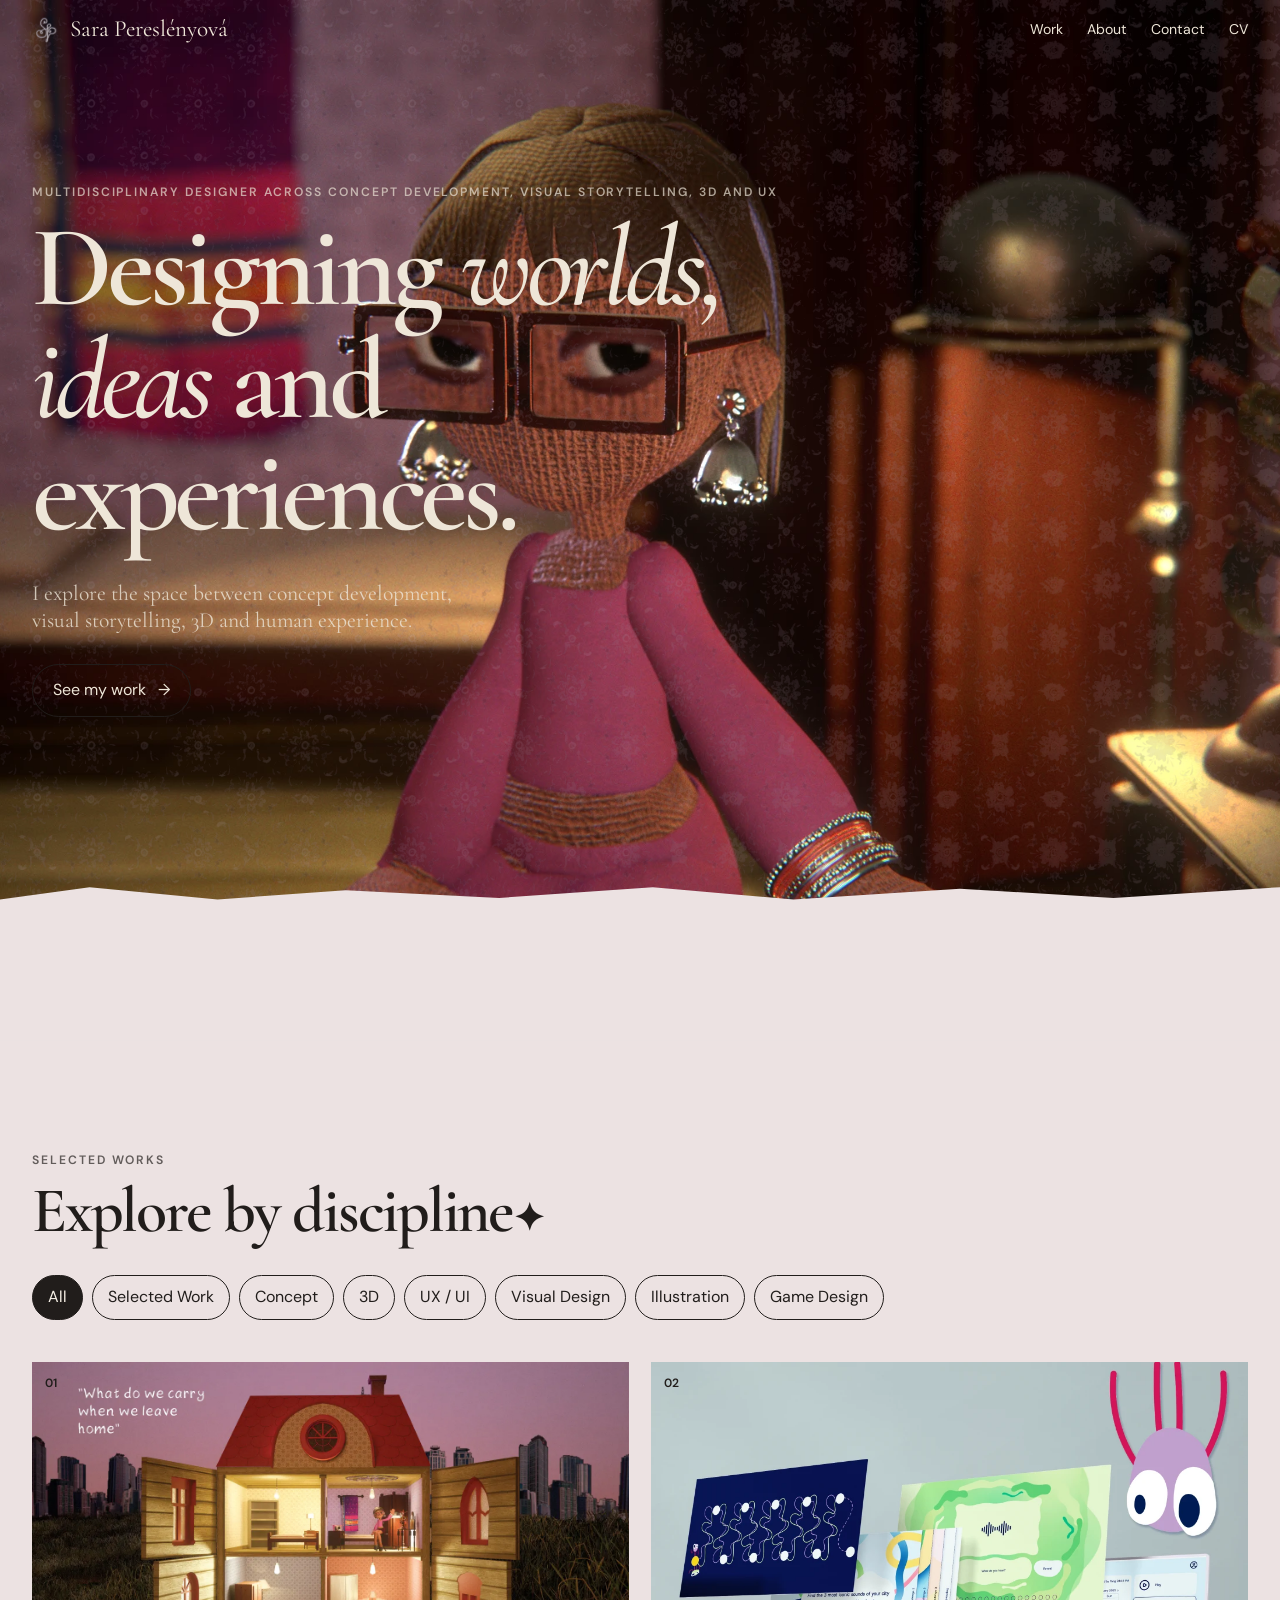
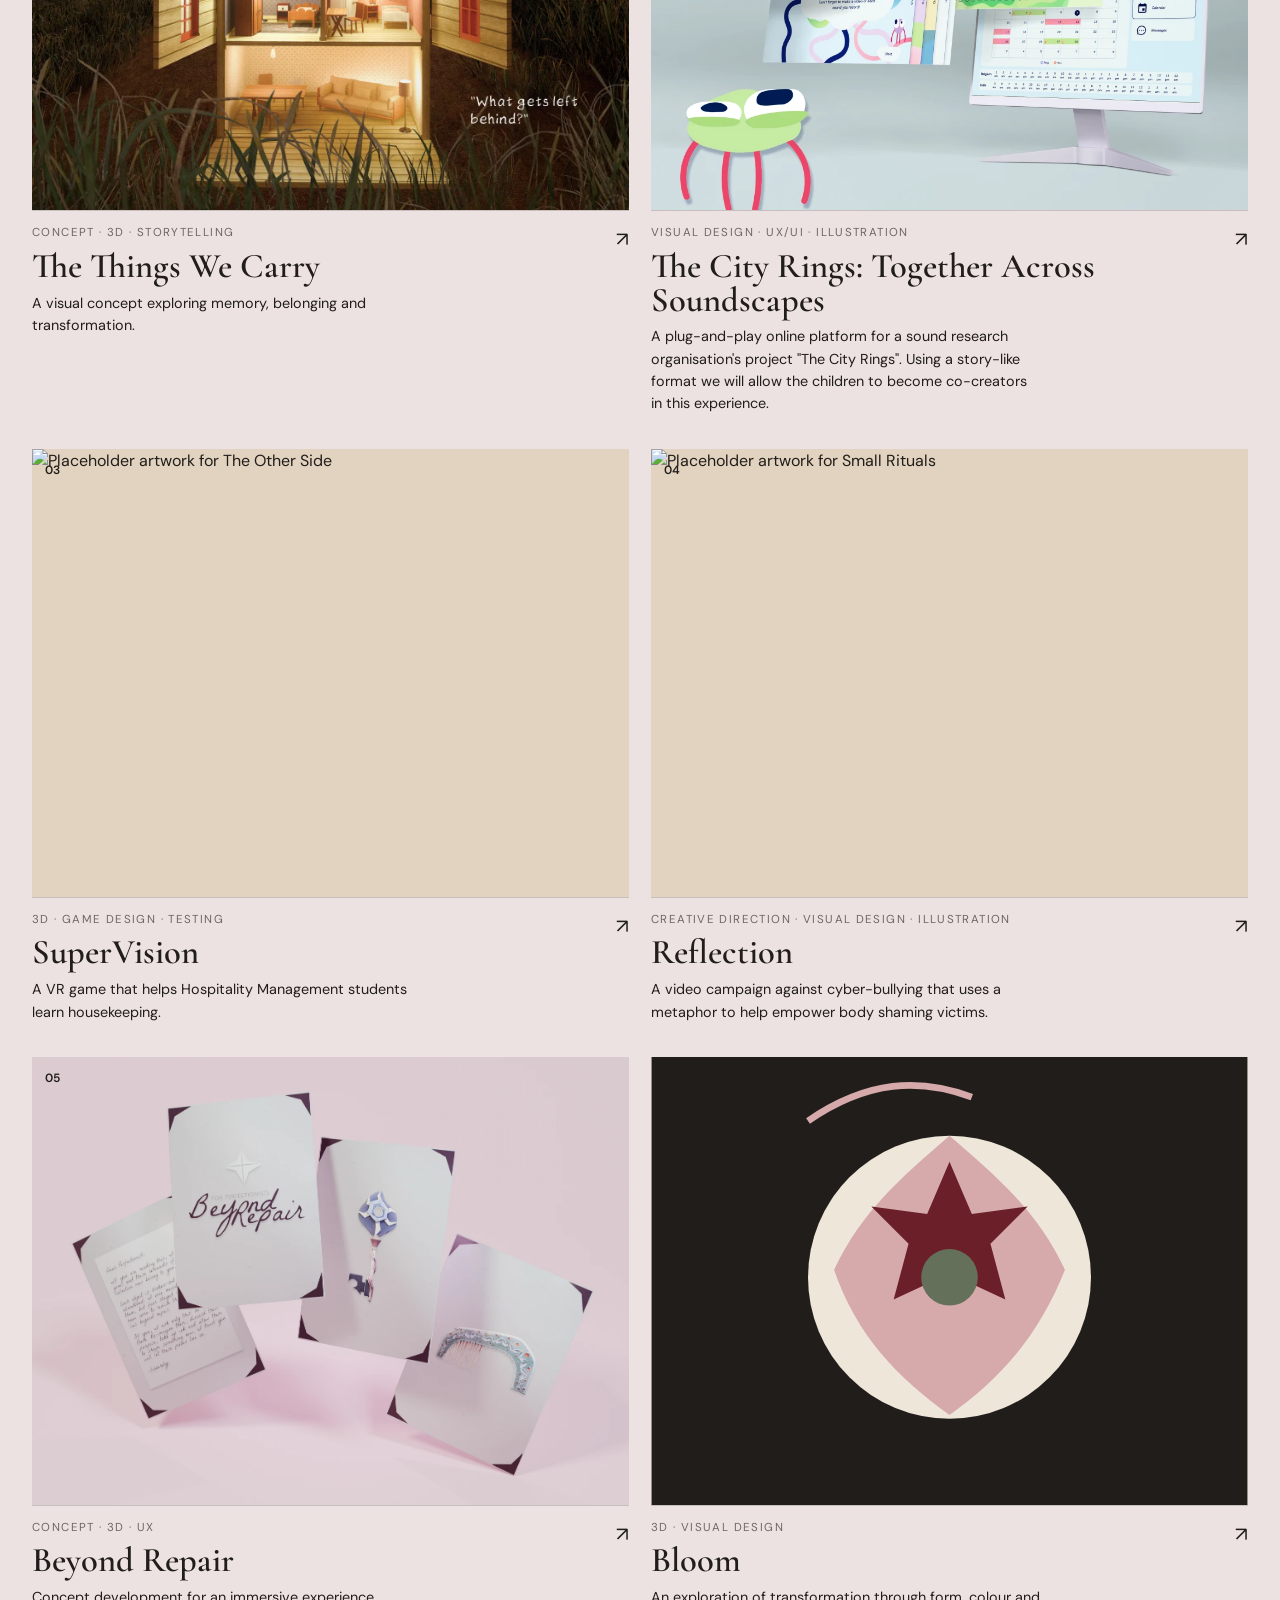
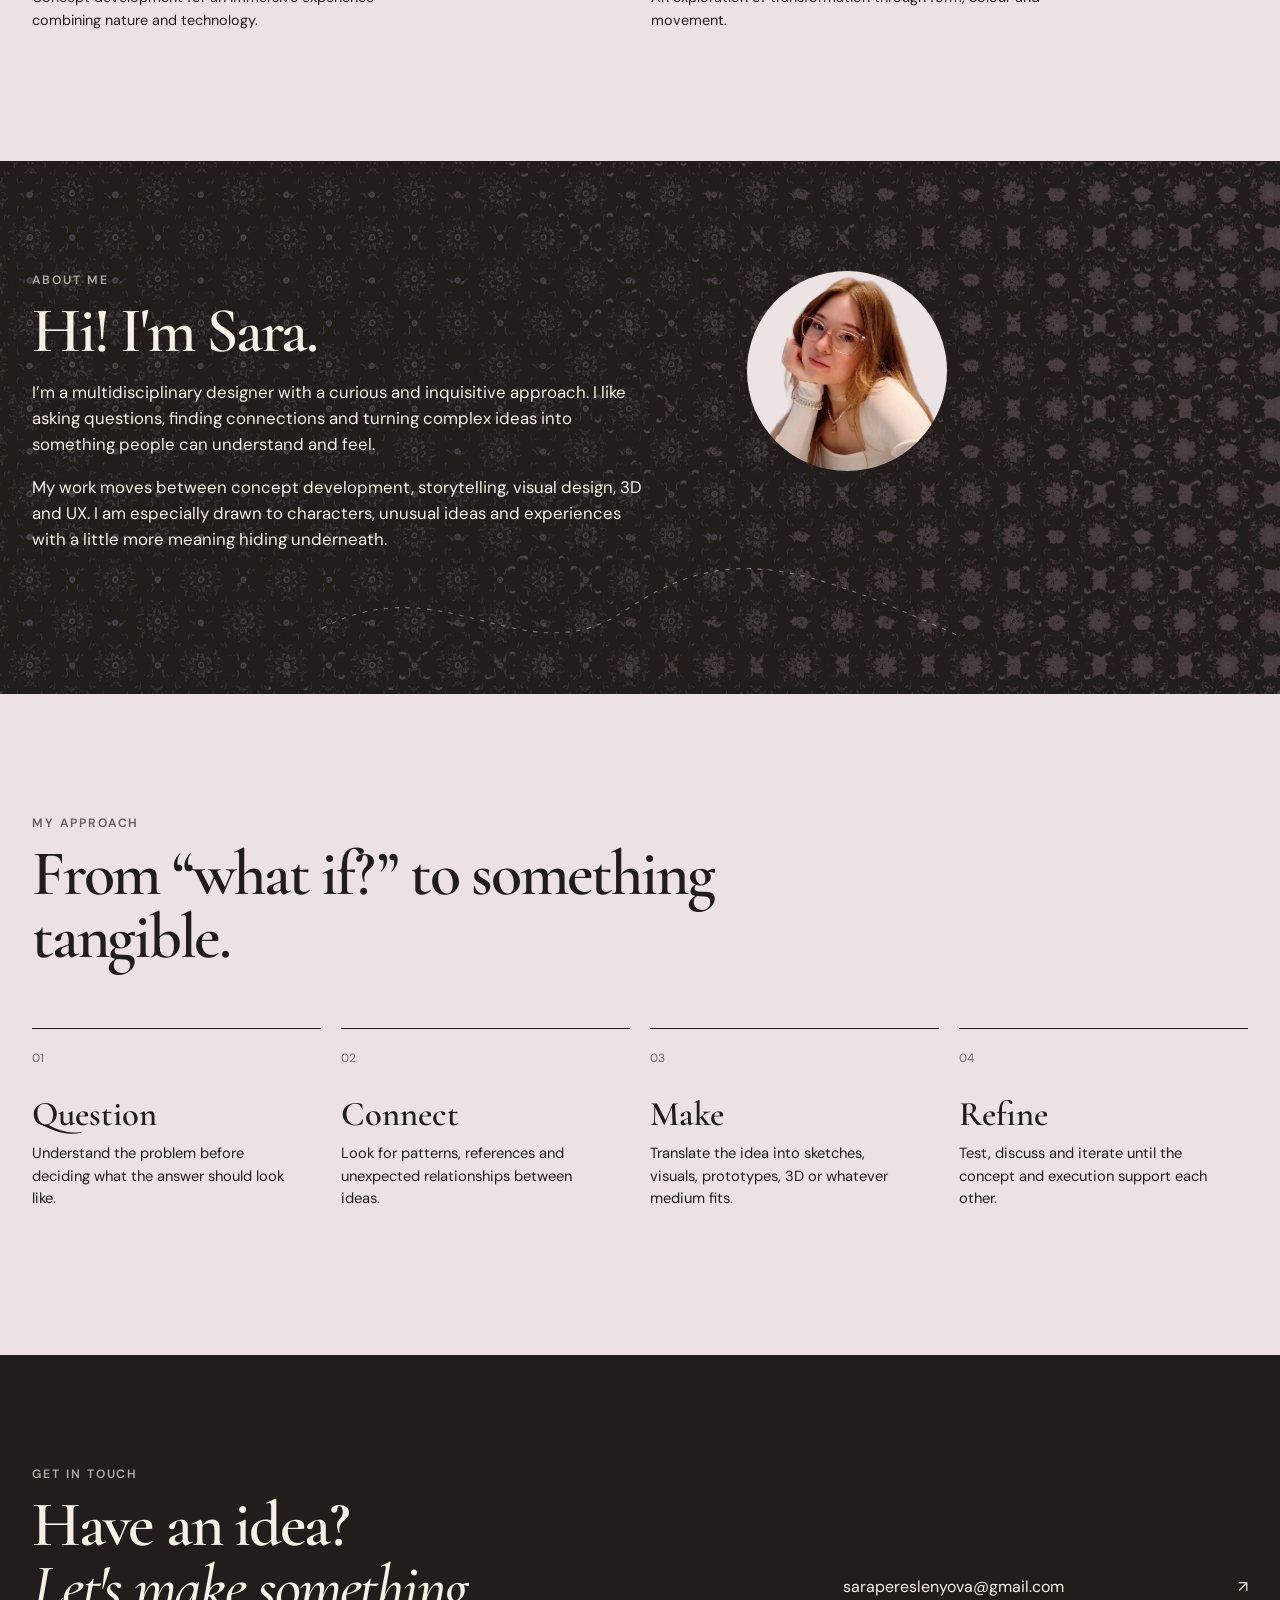
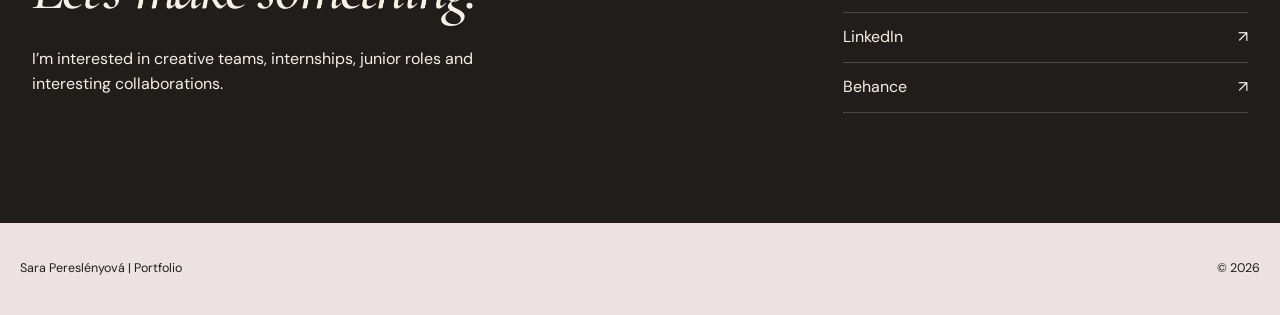
==== index.html @ 8cff4415 "moving" ====
<!doctype html>
<html lang="en">
<head>
  <meta charset="utf-8">

  <!-- Makes the site behave properly on phones/tablets -->
  <meta name="viewport" content="width=device-width, initial-scale=1">

  <meta name="description" content="Sara Pereslényová — multidisciplinary designer working across concept development, visual storytelling, 3D and UX.">

  <title>Sara Pereslényová | Portfolio</title>
  
  <!--
  FAVICONS
  -->
  
  <!-- Default favicons (fallback) -->
  <link rel="icon" type="image/x-icon" href="assets/favi-light-bg.jpg">
  <link rel="icon" type="image/png" sizes="32x32" href="assets/favi-light-bg.jpg">
  
  <!-- Light mode favicons
  <link rel="icon" type="image/x-icon" href="/favicon-light.ico" media="(prefers-color-scheme: light)">
  <link rel="icon" type="image/png" sizes="16x16" href="/favicon-light-16x16.png" media="(prefers-color-scheme: light)">
  <link rel="icon" type="image/png" sizes="32x32" href="/favicon-light-32x32.png" media="(prefers-color-scheme: light)">
  <link rel="apple-touch-icon" sizes="180x180" href="/apple-touch-icon-light.png" media="(prefers-color-scheme: light)">
-->

  <!-- Dark mode favicons
  <link rel="icon" type="image/x-icon" href="/favicon-dark.ico" media="(prefers-color-scheme: dark)">
  <link rel="icon" type="image/png" sizes="16x16" href="assets/favi-light-bg.jpg" media="(prefers-color-scheme: dark)">
  <link rel="icon" type="image/png" sizes="32x32" href="/favicon-dark-32x32.png" media="(prefers-color-scheme: dark)">
  <link rel="apple-touch-icon" sizes="180x180" href="/apple-touch-icon-dark.png" media="(prefers-color-scheme: dark)">
-->

  <!--
    This project intentionally uses plain HTML, CSS and JavaScript.
    No framework/build step is required, which should make it easier to learn and edit.
  -->

  <!-- Optional web fonts.
       They have system fallbacks, so the site still works if the fonts fail to load. -->
  <link rel="preconnect" href="https://fonts.googleapis.com">
  <link rel="preconnect" href="https://fonts.gstatic.com" crossorigin>
  <link
    href="https://fonts.googleapis.com/css2?family=Cormorant+Garamond:wght@500;600;700&family=DM+Sans:wght@400;500;600&family=Kalam:wght@400;700&display=swap"
    rel="stylesheet"
  >

  <link href="https://fonts.googleapis.com/css2?family=Unica+One:wght@400&display=swap" rel="stylesheet";
  >

    <link href="https://fonts.googleapis.com/css2?family=Lilita+One:wght@400&display=swap" rel="stylesheet";
  >

  <link rel="stylesheet" href="style.css">
</head>

<body>
  <!-- Accessibility: lets keyboard users skip straight to the main content -->
  <a class="skip-link" href="#main">Skip to content</a>

  <header class="site-header">

  <a class="brand" href="index.html" aria-label="Back to homepage">

  <!-- Your logo -->
  <img
    class="logo"
    src="assets/favi-light-bg.jpg"
    alt="logo"
  >

  <!-- Your name -->
  <span class="wordmark">Sara Pereslényová</span>

  </a>
      <nav aria-label="Primary navigation">
        <a href="#work">Work</a>
        <a href="#about">About</a>
        <a href="#contact">Contact</a>
        <!-- Replace this with your actual CV PDF when you have one -->
        <a href="assets/Sara-CV.pdf" target="_blank" rel="noopener">CV</a>
      </nav>
  </header>

  <main id="main">
    <!-- =========================
         HERO
         ========================= -->
    <section class="hero" id="top">

  <div class="hero-copy hero-front">
    <p class="eyebrow"> Multidisciplinary designer across concept development, visual storytelling, 3D and UX</p>

    <h1>
      Designing
      <em>worlds, ideas</em>
      and experiences.
    </h1>
  
    <p class="hero-intro">
      I explore the space between concept development,
      visual storytelling, 3D and human experience.
    </p>

    <a class="pill-button" href="#work">
      See my work <span aria-hidden="true">→</span>
    </a>
  </div>


  <div class="hero-art">

      <img class="hero-middle"
      src="assets/wallpaper_layer1.webp"
      alt="Hero Image Layer"
    >
    <img class="hero-back"
      src="assets/aish_look-2.webp"
      alt="Hero Image"
    >

    <img class="hero-middle"
      src="assets/aish-separate.png"
      alt="Hero Image"
    >

   <!-- SCRIBBLES
    <div class="scribble scribble-a">
      a curious mind
    </div>
    
   <div class="scribble scribble-b">
      concepts<br>
      research<br>
      storytelling<br>
      3D · UX
    </div> -->
  </div>

</section>

    <div class="paper-break paper" aria-hidden="true"></div>

    <!-- =========================
         WORK / FILTER
         ========================= -->
    <section class="work section-shell light-panel" id="work">
      <div class="section-heading reveal">
        <div>
          <p class="eyebrow">Selected works</p>
          <h2>Explore by discipline<span aria-hidden="true">✦</span></h2>
        </div>
        <!--<p class="section-note">2026</p>-->
      </div>

      <!--
        FILTERS
        The buttons work with the JavaScript in script.js.
        Each project card has a "data-disciplines" attribute.
        Example: data-disciplines="3d concept"
      -->
      <div class="filter-row" role="group" aria-label="Filter projects by discipline">
        
        <button class="filter-button is-active" type="button" data-filter="all" aria-pressed="true">All</button>
        <button class="filter-button" type="button" data-filter="selected" aria-pressed="false">Selected Work</button>
        <button class="filter-button" type="button" data-filter="concept" aria-pressed="false">Concept</button>
        <button class="filter-button" type="button" data-filter="3d" aria-pressed="false">3D</button>
        <button class="filter-button" type="button" data-filter="ux" aria-pressed="false">UX / UI</button>
        <button class="filter-button" type="button" data-filter="visual" aria-pressed="false">Visual Design</button>
        <button class="filter-button" type="button" data-filter="illustration" aria-pressed="false">Illustration</button>
        <button class="filter-button" type="button" data-filter="game" aria-pressed="false">Game Design</button>
      </div>

      <div class="project-grid" id="project-grid">
        <!--
          PROJECT TEMPLATE
          Duplicate a .project-card and change:
          - data-disciplines
          - title
          - description
          - tools
          - image path
          - project link

          You do NOT need to keep all six placeholder projects.
        -->

        <article class="project-card project-card-large reveal" data-disciplines="selected concept 3d visual game">
          <a href="html/ttwc.html" class="project-link" aria-label="Open The Things We Carry project">
            <div class="project-image">
              <img src="assets/ttwc/gallery.webp" alt="Placeholder artwork for The Things We Carry" loading="lazy">
              <span class="project-number">01</span>
            </div>
            <div class="project-info">
              <div>
                <p class="project-type">Concept · 3D · Storytelling</p>
                <h3>The Things We Carry</h3>
                <p>A visual concept exploring memory, belonging and transformation.</p>
              </div>
              <span class="project-arrow" aria-hidden="true">↗</span>
            </div>
          </a>
        </article>

        <article class="project-card reveal" data-disciplines="selected visual ux illustration">
          <a href="html/tcr.html" class="project-link" aria-label="Open The City Rings: Together Across Soundscapes project">
            <div class="project-image">
              <img src="assets/tcr/gallery.webp" alt="Placeholder artwork for The City Rings" loading="lazy">
              <span class="project-number">02</span>
            </div>
            <div class="project-info">
              <div>
                <p class="project-type">Visual Design · UX/UI · Illustration</p>
                <h3>The City Rings: Together Across Soundscapes</h3>
                <p>
                  A plug-and-play online platform for a sound research organisation's project "The City Rings".
                  Using a story-like format we will allow the children to become co-creators in this experience.
                </p>
              </div>
              <span class="project-arrow" aria-hidden="true">↗</span>
            </div>
          </a>
        </article>

        <article class="project-card reveal" data-disciplines="3d ux game">
          <a href="html/spvs.html" class="project-link" aria-label="Open SuperVision project">
            <div class="project-image">
              <img src="assets/spvs/gallery.webp" alt="Placeholder artwork for The Other Side" loading="lazy">
              <span class="project-number">03</span>
            </div>
            <div class="project-info">
              <div>
                <p class="project-type">3D · Game Design · Testing</p>
                <h3>SuperVision</h3>
                <p>A VR game that helps Hospitality Management students learn housekeeping.</p>
              </div>
              <span class="project-arrow" aria-hidden="true">↗</span>
            </div>
          </a>
        </article>

        <article class="project-card reveal" data-disciplines="illustration visual concept">
          <a href="html/refl.html" class="project-link" aria-label="Open Small Rituals project">
            <div class="project-image">
              <img src="assets/refl/gallery.webp" alt="Placeholder artwork for Small Rituals" loading="lazy">
              <span class="project-number">04</span>
            </div>
            <div class="project-info">
              <div>
                <p class="project-type">Creative Direction · Visual Design · Illustration</p>
                <h3>Reflection</h3>
                <p>A video campaign against cyber-bullying that uses a metaphor to help empower body shaming victims.</p>
              </div>
              <span class="project-arrow" aria-hidden="true">↗</span>
            </div>
          </a>
        </article>

        <article class="project-card project-card-large reveal" data-disciplines="concept 3d visual ux">
          <a href="html/bere.html" class="project-link" aria-label="Open Beyond Repair project">
            <div class="project-image">
              <img src="assets/bere/gallery.webp" alt="Placeholder artwork for Beyond Repair" loading="lazy">
              <span class="project-number">05</span>
            </div>
            <div class="project-info">
              <div>
                <p class="project-type">Concept · 3D · UX</p>
                <h3>Beyond Repair</h3>
                <p>Concept development for an immersive experience combining nature and technology.</p>
              </div>
              <span class="project-arrow" aria-hidden="true">↗</span>
            </div>
          </a>
        </article>

        <article class="project-card reveal" data-disciplines="3d visual illustration">
          <a href="#" class="project-link" aria-label="Open Bloom project">
            <div class="project-image">
              <img src="assets/project-06.svg" alt="Placeholder artwork for Bloom" loading="lazy">
              <span class="project-number">06</span>
            </div>
            <div class="project-info">
              <div>
                <p class="project-type">3D · Visual Design</p>
                <h3>Bloom</h3>
                <p>An exploration of transformation through form, colour and movement.</p>
              </div>
              <span class="project-arrow" aria-hidden="true">↗</span>
            </div>
          </a>
        </article>
      </div>

      <div class="filter-empty" id="filter-empty" hidden>
        <p>No projects in this category yet. Try another filter.</p>
      </div>
    </section>

    <!-- =========================
         ABOUT
         ========================= -->
    <section class="about section-shell dark-panel" id="about">
    <div class="about-picture-background">
      <img class="hero-middle"
      src="assets/wallpaper_layer1.webp"
      alt="Hero Image Layer">
    </div>
      <div class="about-grid">
        <div class="about-copy reveal">
          <p class="eyebrow">About me</p>
          <h2>Hi! I'm Sara.</h2>

          <p>
            I’m a multidisciplinary designer with a curious and inquisitive approach.
            I like asking questions, finding connections and turning complex ideas
            into something people can understand and feel.
          </p>

          <p>
            My work moves between concept development, storytelling, visual design,
            3D and UX. I am especially drawn to characters, unusual ideas and
            experiences with a little more meaning hiding underneath.
          </p>

        </div>

        <div class="about-picture reveal"><img class="round-picture" src="assets/pic-1.webp" alt="headshot" loading="lazy">
        </div>

        <!--
        <div class="about-card reveal">
          <p class="hand-note">how I tend to work</p>
          <ul>
            <li>Ask questions</li>
            <li>Explore possibilities</li>
            <li>Talk it through</li>
            <li>Make it tangible</li>
            <li>Get feedback</li>
            <li>Find the thread</li>
          </ul>
          <span class="tiny-note">different tools · same goal</span>
        </div>
        -->
      </div>

      <!-- Decorative thread: purely visual, no JavaScript needed -->
      <svg class="thread-line" viewBox="0 0 900 180" role="presentation" aria-hidden="true">
        <path d="M10 100 C 180 10, 290 170, 430 75 S 670 10, 890 110" />
      </svg>
    </section>

    <!-- =========================
         CV / APPROACH
         ========================= -->
    <section class="approach section-shell light-panel">
      <div class="approach-heading reveal">
        <p class="eyebrow">My approach</p>
        <h2>From “what if?” to something tangible.</h2>
      </div>

      <div class="approach-grid">
        <div class="approach-step reveal">
          <span>01</span>
          <h3>Question</h3>
          <p>Understand the problem before deciding what the answer should look like.</p>
        </div>

        <div class="approach-step reveal">
          <span>02</span>
          <h3>Connect</h3>
          <p>Look for patterns, references and unexpected relationships between ideas.</p>
        </div>

        <div class="approach-step reveal">
          <span>03</span>
          <h3>Make</h3>
          <p>Translate the idea into sketches, visuals, prototypes, 3D or whatever medium fits.</p>
        </div>

        <div class="approach-step reveal">
          <span>04</span>
          <h3>Refine</h3>
          <p>Test, discuss and iterate until the concept and execution support each other.</p>
        </div>
      </div>
    </section>

    <!-- =========================
         CONTACT
         ========================= -->
    <section class="contact section-shell dark-panel" id="contact">
      <div class="contact-copy reveal">
        <p class="eyebrow">Get in touch</p>
        <h2>Have an idea?<br><em>Let's make something.</em></h2>
        <p>I’m interested in creative teams, internships, junior roles and interesting collaborations.</p>
      </div>

      <div class="contact-links reveal">
        <!-- Replace these with your real links -->
        <a href="mailto:sarapereslenyova@gmail.com">sarapereslenyova@gmail.com <span>↗</span></a>
        <a href="https://www.linkedin.com/in/sarapereslenyova/" target="_blank" rel="noopener">LinkedIn <span>↗</span></a>
        <a href="https://www.behance.net/sarapereslenyova" target="_blank" rel="noopener">Behance <span>↗</span></a>
      </div>
    </section>
  </main>

  <footer class="footer section-shell">
    <p>Sara Pereslényová | Portfolio</p>
    <p>© <span id="year"></span></p>
  </footer>

  <script src="script.js"></script>
</body>
</html>
---- style.css ----
:root {
  /* =========================
     EASY CUSTOMISATION AREA
     =========================
     These are the main colours used throughout the site.
     Change them here instead of hunting through the entire CSS file.
  */
  --paper: #eee6d8;
  --soft-white: #ECE2E2;
  --ink: #211d1b;
  --paper-2: #e1d3bf;
  --soft-pink: #d6a9aa;
  --burgundy: #6b2029;
  --olive: #65705a;
  --cream: #f6f0e6;
  --line: rgba(33, 29, 27, 0.18);

  /* Typography */
  --display: "Cormorant Garamond", Georgia, serif;
  --display-personal: "Unica One", Georgia, serif;
  --display-whimsy: "Lilita One", Georgia, serif;
  --body: "DM Sans", Arial, sans-serif;
  --hand: "Kalam", "Comic Sans MS", cursive;

  --max-width: 1240px;
  --radius: 4px;

    /*
    Desktop page padding.

    This is the main value you'll probably want to change.
    Everything on desktop follows this spacing.
  */
  --page-padding: 32px;

  /*
    This controls how wide normal project content can become.
    Full-width images can extend slightly further.
  */
  --max-content-width: 1200px;
  --max-full-width: 1500px;
}


/* =========================
   BASIC RESET
   ========================= */
*,
*::before,
*::after {
  box-sizing: border-box;
}

html {
  scroll-behavior: smooth;
}

body {
  margin: 0;
  color: var(--ink);
  background: var(--soft-white);
  font-family: var(--body);
  line-height: 1.55;
}

img {
  display: block;
  width: 100%;
}

a {
  color: inherit;
}

button,
a {
  -webkit-tap-highlight-color: transparent;
}

button {
  font: inherit;
}

::selection {
  color: var(--cream);
  background: var(--burgundy);
}

/* Accessibility */
.skip-link {
  position: fixed;
  top: 10px;
  left: 10px;
  z-index: 999;
  transform: translateY(-150%);
  padding: 10px 14px;
  background: var(--ink);
  color: var(--cream);
  text-decoration: none;
}

.skip-link:focus {
  transform: translateY(0);
}

/* =========================
   GLOBAL LAYOUT
   ========================= */
.section-shell {
  width: min(calc(100% - 40px), var(--max-width));
  margin-inline: auto;
}

section {
  scroll-margin-top: 90px;
}

.eyebrow {
  margin: 0 0 10px;
  font-size: 0.76rem;
  font-weight: 600;
  text-transform: uppercase;
  letter-spacing: 0.16em;
  opacity: 0.68;
}

h1,
h2,
h3 {
  margin: 0;
  font-family: var(--display);
  font-weight: 600;
  line-height: 0.98;
}

h1 em,
h2 em {
  font-style: italic;
  font-weight: 500;
}

h1 {
  max-width: 760px;
  font-size: clamp(4rem, 9vw, 8rem);
  letter-spacing: -0.045em;
}

h2 {
  font-size: clamp(2.5rem, 5vw, 4.6rem);
  letter-spacing: -0.035em;
}

h3 {
  font-size: clamp(1.7rem, 2.7vw, 2.4rem);
}

.section-note {
  max-width: 260px;
  margin: 0;
  font-size: 0.95rem;
}

.page-padding {
  padding-left: var(--page-padding);
  padding-right: var(--page-padding);
}

/* =========================
   HEADER
   ========================= */
/*.site-header {
  position: fixed;
  top: 0;
  inset: 0 0 auto;
  display: flex;
  justify-content: space-between;
  align-items: center;
  background: rgba(238, 230, 216, 0.5);
  width: 100%;
  margin: 18px auto 0;
  padding: 12px 0;
  mix-blend-mode: normal;
  z-index: 50;
}*/
.site-header {
  position: fixed;
  top: 0;
  z-index: 30;

  width: 100%;
  padding: 12px var(--page-padding);

  display: flex;
  justify-content: space-between;
  align-items: center;
  color: var(--paper);

  transition: all 0.2s;
}

.site-header.static {
  background: var(--ink);
}

.brand {
  display: inline-flex;
  align-items: center;
  gap: 10px;

  color: inherit;
  text-decoration: none;
}

.logo {
  width: 28px;
  height: 28px;

  object-fit: contain;
  flex-shrink: 0;
}

.wordmark {
  font-family: var(--display);
  font-size: 1.45rem;
  letter-spacing: 0em;
}

.wordmark span {
  margin-left: 6px;
  font-size: 0.7em;
}

.site-header nav {
  display: flex;
  gap: 24px;
}

.site-header nav a {
  font-size: 0.88rem;
  text-decoration: none;
  transition: opacity 160ms ease;
}

.site-header nav a:hover,
.site-header nav a:focus-visible {
  text-decoration: underline black;
  text-underline-offset: -2px;
  text-underline-position: bottom;
  opacity: 0.55;
}

/* =========================
   HERO
   ========================= */
.hero {
  position: relative;

  /* Exactly one viewport high */
  height: 100vh;
  height: 100svh;

  width: 100%;
  margin: 0;

  overflow: hidden;

  display: flex;
  align-items: center;
  color: var(--paper);

  /*
    This padding controls where the text sits.
    It does NOT affect the background image.
  */
  padding: var(--page-padding);
}

.hero-copy {
  position: relative;
  z-index: 2;

  width: min(100%, 760px);
}

.hero-intro {
  max-width: 440px;
  margin: 30px 0;
  font-family: var(--display);
  font-size: 1.35rem;
  line-height: 1.25;
  opacity: 80%;
}

.pill-button {
  display: inline-flex;
  align-items: center;
  gap: 12px;
  padding: 13px 20px;
  border: 1px solid var(--ink);
  border-radius: 999px;
  text-decoration: none;
  transition:
    background 180ms ease,
    color 180ms ease,
    transform 180ms ease;
}

.pill-button:hover,
.pill-button:focus-visible {
  color: var(--cream);
  background: var(--soft-pink);
  transform: translateY(-2px);
}

.hero-art {
  position: absolute;

  /* Fill the entire hero */
  inset: 0;

  z-index: 0;
  width: 100%;
  height: 100%;

  display: block;
  overflow: hidden;
}

.hero-art img {
  width: 100%;
  height: 100%;

  /*
    cover = fill the whole hero.
    Some of the image may be cropped.
  */
  object-fit: cover;

  object-position: center;
}

/*parallax*/

.hero-layer {
    position: absolute;
    inset: -10% 0;
    width: 100%;
    height: 120%;
    object-fit: cover;
}

.hero-back {
    z-index: 1;
    transform: translateY(1px);
}

/*
.hero-middle {
    z-index: 2;
    transform: translateY(1px);
    transform: scale(1);
    position: absolute;
    bottom: 20px;
    left: 30vw;
}*/

.hero-middle {
    z-index: 2;
    position: absolute;
    transform: translateY(1px);
    opacity: 0.15;
}

.hero-front {
    z-index: 3;
    transform: translateY(1px);
}

/* Handwritten annotations */
.scribble {
  position: absolute;
  font-family: var(--hand);
  font-size: 1.1rem;
  line-height: 1.1;
  z-index: 2;
}

.scribble::before {
  content: "";
  position: absolute;
  width: 46px;
  height: 1px;
  background: currentColor;
}

.scribble-a {
  top: 18%;
  left: 7%;
  transform: rotate(-8deg);
}

.scribble-a::before {
  top: 50%;
  right: -60px;
  transform: rotate(22deg);
}

.scribble-b {
  right: 3%;
  bottom: 17%;
  transform: rotate(6deg);
}



/* =========================
   PAPER BREAK
   ========================= */
.paper-break {
  height: 46px;
  background:
    linear-gradient(180deg, transparent 0 48%, rgba(33, 29, 27, 0.08) 49%, transparent 51%),
    var(--paper);
  clip-path: polygon(0 8%, 7% 0, 17% 8%, 27% 2%, 39% 7%, 51% 0, 62% 8%, 75% 1%, 87% 7%, 100% 0, 100% 100%, 0 100%);
}

.paper {
    position: relative;
    z-index: 10;

    width: 100%;
    margin: -1vw auto 0;

    padding: clamp(40px, 6vw, 100px);

    background: var(--soft-white);
}

/* =========================
   WORK
   ========================= */
.work {
  padding-top: 110px;
  padding-bottom: 130px;
}

.section-heading {
  display: flex;
  justify-content: space-between;
  align-items: flex-end;
  gap: 30px;
  margin-bottom: 30px;
}

.section-heading h2 span {
  font-family: var(--hand);
  font-size: 0.6em;
}

.filter-row {
  display: flex;
  flex-wrap: wrap;
  gap: 9px;
  margin-bottom: 42px;
  padding-top: 3px;
}

.filter-button {
  cursor: pointer;
  border: 1px solid var(--ink);
  border-radius: 999px;
  padding: 9px 15px;
  background: transparent;
  color: inherit;
  transition:
    background 160ms ease,
    color 160ms ease,
    transform 160ms ease;
}

.filter-button:hover,
.filter-button:focus-visible {
  transform: translateY(-3px);
}

.filter-button.is-active {
  background: var(--ink);
  color: var(--cream);
}

.project-grid {
  display: grid;
  grid-template-columns: repeat(12, minmax(0, 1fr));
  gap: 34px 22px;
}

.project-card {
  grid-column: span 6;
  min-width: 0;
}

.project-card-large {
  grid-column: span 6;
}

.project-card[hidden] {
  display: none;
}

.project-link {
  display: block;
  text-decoration: none;
}

.project-image {
  position: relative;
  overflow: hidden;
  aspect-ratio: 4 / 3;
  background: var(--paper-2);
}

.project-card-large .project-image {
  aspect-ratio: 4 / 3;
}

.project-image img {
  height: 100%;
  object-fit: cover;
  transition: transform 500ms cubic-bezier(0.2, 0.7, 0.2, 1);
}

.project-link:hover .project-image img,
.project-link:focus-visible .project-image img {
  transform: scale(1.035);
}

.project-number {
  position: absolute;
  top: 12px;
  left: 13px;
  z-index: 2;
  font-size: 0.75rem;
  font-weight: 600;
}

.project-info {
  display: flex;
  justify-content: space-between;
  gap: 20px;
  padding-top: 13px;
  border-top: 1px solid var(--line);
}

.project-type {
  margin: 0 0 8px;
  font-size: 0.72rem;
  text-transform: uppercase;
  letter-spacing: 0.12em;
  opacity: 0.62;
}

.project-info p:last-child {
  max-width: 390px;
  margin: 8px 0 0;
  font-size: 0.9rem;
}

.project-arrow {
  flex: 0 0 auto;
  font-size: 1.25rem;
}

.filter-empty {
  padding: 40px 0;
  font-family: var(--display);
  font-size: 1.5rem;
}

/* =========================
   PANELS
   ========================= */
.dark-panel {
  color: var(--cream);
  background: var(--ink);
  width: 100%;
  padding-inline: var(--page-padding);
}

.light-panel {
  color: var(--ink);
  background: var(--soft-white);
  width: 100%;
  padding-inline: var(--page-padding);
}

/* =========================
   ABOUT
   ========================= */
.about {
  position: relative;
  padding-top: 110px;
  padding-bottom: 125px;
  overflow: hidden;
}

.about-picture-background {
  position: absolute;

  /* Fill the entire hero */
  inset: 0;

  z-index: 0;
  width: 100%;
  height: 100%;

  display: block;
  overflow: hidden;
}

.about-picture-background img{
  width: 100%;
  height: 100%;
  opacity: 0.3;
  /*
    cover = fill the whole hero.
    Some of the image may be cropped.
  */
  object-fit: cover;

  object-position: center;
}

.about-grid {
  width: min(var(--max-width), 100%);
  margin: 0 auto;
  display: grid;
  grid-template-columns: 1.1fr 0.9fr;
  gap: clamp(50px, 8vw, 130px);
  align-items: start;
}

.about-copy p:not(.eyebrow) {
  max-width: 610px;
  font-size: 1.05rem;
}

.about-card {
  position: relative;
  padding: 45px 40px;
  border: 1px solid rgba(246, 240, 230, 0.2);
  background: rgba(246, 240, 230, 0.04);
  transform: rotate(1.5deg);
}

.hand-note {
  margin: 0 0 18px;
  font-family: var(--hand);
  font-size: 1.25rem;
}

.about-card ul {
  margin: 0;
  padding: 0;
  list-style: none;
}

.about-card li {
  padding: 11px 0;
  border-bottom: 1px solid rgba(246, 240, 230, 0.14);
  font-family: var(--display);
  font-size: 1.35rem;
}

.about-card li::before {
  content: "✦";
  margin-right: 9px;
  font-size: 0.65em;
}

.about-picture {
  display: inline;
  align-content: center;
  justify-content: center;
  place-content: center;
  place-items: center;
  gap: 10px;
  width: fill;
  height: fit-content;
}

.round-picture {
  border-radius: 50%;
  width: 40%;
}

.tiny-note {
  display: block;
  margin-top: 24px;
  font-family: var(--hand);
  font-size: 0.95rem;
  opacity: 0.72;
}

.thread-line {
  position: absolute;
  left: 0;
  right: 0;
  bottom: 8px;
  width: 100%;
  height: 130px;
}

.thread-line path {
  fill: none;
  stroke: rgba(246, 240, 230, 0.42);
  stroke-width: 1.5;
  stroke-dasharray: 6 9;
}

/* =========================
   APPROACH
   ========================= */
.approach {
  padding-top: 120px;
  padding-bottom: 130px;
}

.approach-heading {
  max-width: 720px;
  margin-bottom: 60px;
}

.approach-grid {
  display: grid;
  grid-template-columns: repeat(4, minmax(0, 1fr));
  gap: 20px;
}

.approach-step {
  padding-top: 16px;
  border-top: 1px solid var(--ink);
}

.approach-step > span {
  display: inline-block;
  margin-bottom: 30px;
  font-size: 0.75rem;
  opacity: 0.6;
}

.approach-step p {
  max-width: 260px;
  margin-top: 10px;
  font-size: 0.92rem;
}

/* =========================
   CONTACT
   ========================= */
.contact {
  display: grid;
  grid-template-columns: 1.3fr 0.7fr;
  gap: 60px;
  padding-top: 110px;
  padding-bottom: 110px;
}

.contact-copy > p:last-child {
  max-width: 500px;
  margin-top: 28px;
}

.contact-links {
  display: grid;
  align-content: end;
  gap: 12px;
}

.contact-links a {
  display: flex;
  justify-content: space-between;
  gap: 18px;
  padding-bottom: 12px;
  border-bottom: 1px solid rgba(246, 240, 230, 0.2);
  text-decoration: none;
  transition: opacity 160ms ease;
}

.contact-links a:hover,
.contact-links a:focus-visible {
  opacity: 0.62;
}

/* =========================
   FOOTER
   ========================= */
.footer {
  display: flex;
  justify-content: space-between;
  gap: 20px;
  padding-top: 24px;
  padding-bottom: 24px;
  font-size: 0.78rem;
}

/* =========================
   SCROLL REVEAL
   =========================
   JavaScript adds .is-visible when an element enters the viewport.
   If JS is disabled, the elements remain visible because the default
   opacity is 1 (important for accessibility).
 */
.reveal {
  opacity: 1;
  transform: none;
}

.js-ready .reveal {
  opacity: 0;
  transform: translateY(22px);
  transition:
    opacity 700ms ease,
    transform 700ms cubic-bezier(0.2, 0.8, 0.2, 1);
}

.js-ready .reveal.is-visible {
  opacity: 1;
  transform: translateY(0);
}

/* =========================
   REDUCED MOTION
   ========================= */
@media (prefers-reduced-motion: reduce) {
  html {
    scroll-behavior: auto;
  }

  *,
  *::before,
  *::after {
    animation-duration: 0.001ms !important;
    animation-iteration-count: 1 !important;
    transition-duration: 0.001ms !important;
  }
}

/* =========================
   TABLET / SMALL LAPTOP
   ========================= */
@media (max-width: 900px) {
  .hero {
    grid-template-columns: 1fr;
    padding-top: 140px;
  }

  .hero-art {
    min-height: 420px;
    max-width: 900px;
    margin-inline: auto;
  }

  .project-card,
  .project-card-large {
    grid-column: span 6;
  }

  .about-grid,
  .contact {
    grid-template-columns: 1fr;
  }

  .approach-grid {
    grid-template-columns: repeat(2, minmax(0, 1fr));
  }
}

/* =========================
   MOBILE
   ========================= */
@media (max-width: 640px) {
  .section-shell {
    width: 100%, var(--max-width);
  }

  .site-header {
    width: 100%;
  }

  .site-header nav {
    gap: 12px;
  }

  .site-header nav a {
    font-size: 0.76rem;
  }

  h1 {
    font-size: clamp(3.3rem, 17vw, 5.6rem);
  }

  /*(.hero {
    height: 100svh;
    min-height: 100svh;

    padding: 24px;
  }

  .hero-copy {
    width: 100%;
  }

  .hero-art img {
    object-position: 60% center;
  } */
  
  .hero {
    min-height: 100svh;
    padding-top: 120px;
  }

  .hero-intro {
    font-size: 1.15rem;
  }

  .hero-art {
    min-height: 330px;
  }

  .hero-art img {
    object-position: 30% center;
  }

  .about-picture-background {
    min-height: 330px;
  }

  .about-picture-background img {
    object-position: 30% center;
  }

  .scribble {
    font-size: 0.9rem;
  }

  .section-heading {
    display: block;
  }

  .section-note {
    margin-top: 18px;
  }

  .work,
  .approach,
  .about,
  .contact {
    padding-top: 80px;
    padding-bottom: 90px;
  }

  .project-card,
  .project-card-large {
    grid-column: 1 / -1;
  }

  .filter-row {
    overflow-x: auto;
    flex-wrap: wrap;
    padding-bottom: 5px;
  }

  .filter-button {
    flex: 0 0 auto;
  }

  .about-card {
    padding: 30px 24px;
  }

  .approach-grid {
    grid-template-columns: 1fr;
    gap: 30px;
  }

  .contact-links {
    margin-top: 15px;
  }

  .footer {
    width: calc(100% - 28px);
  }
}
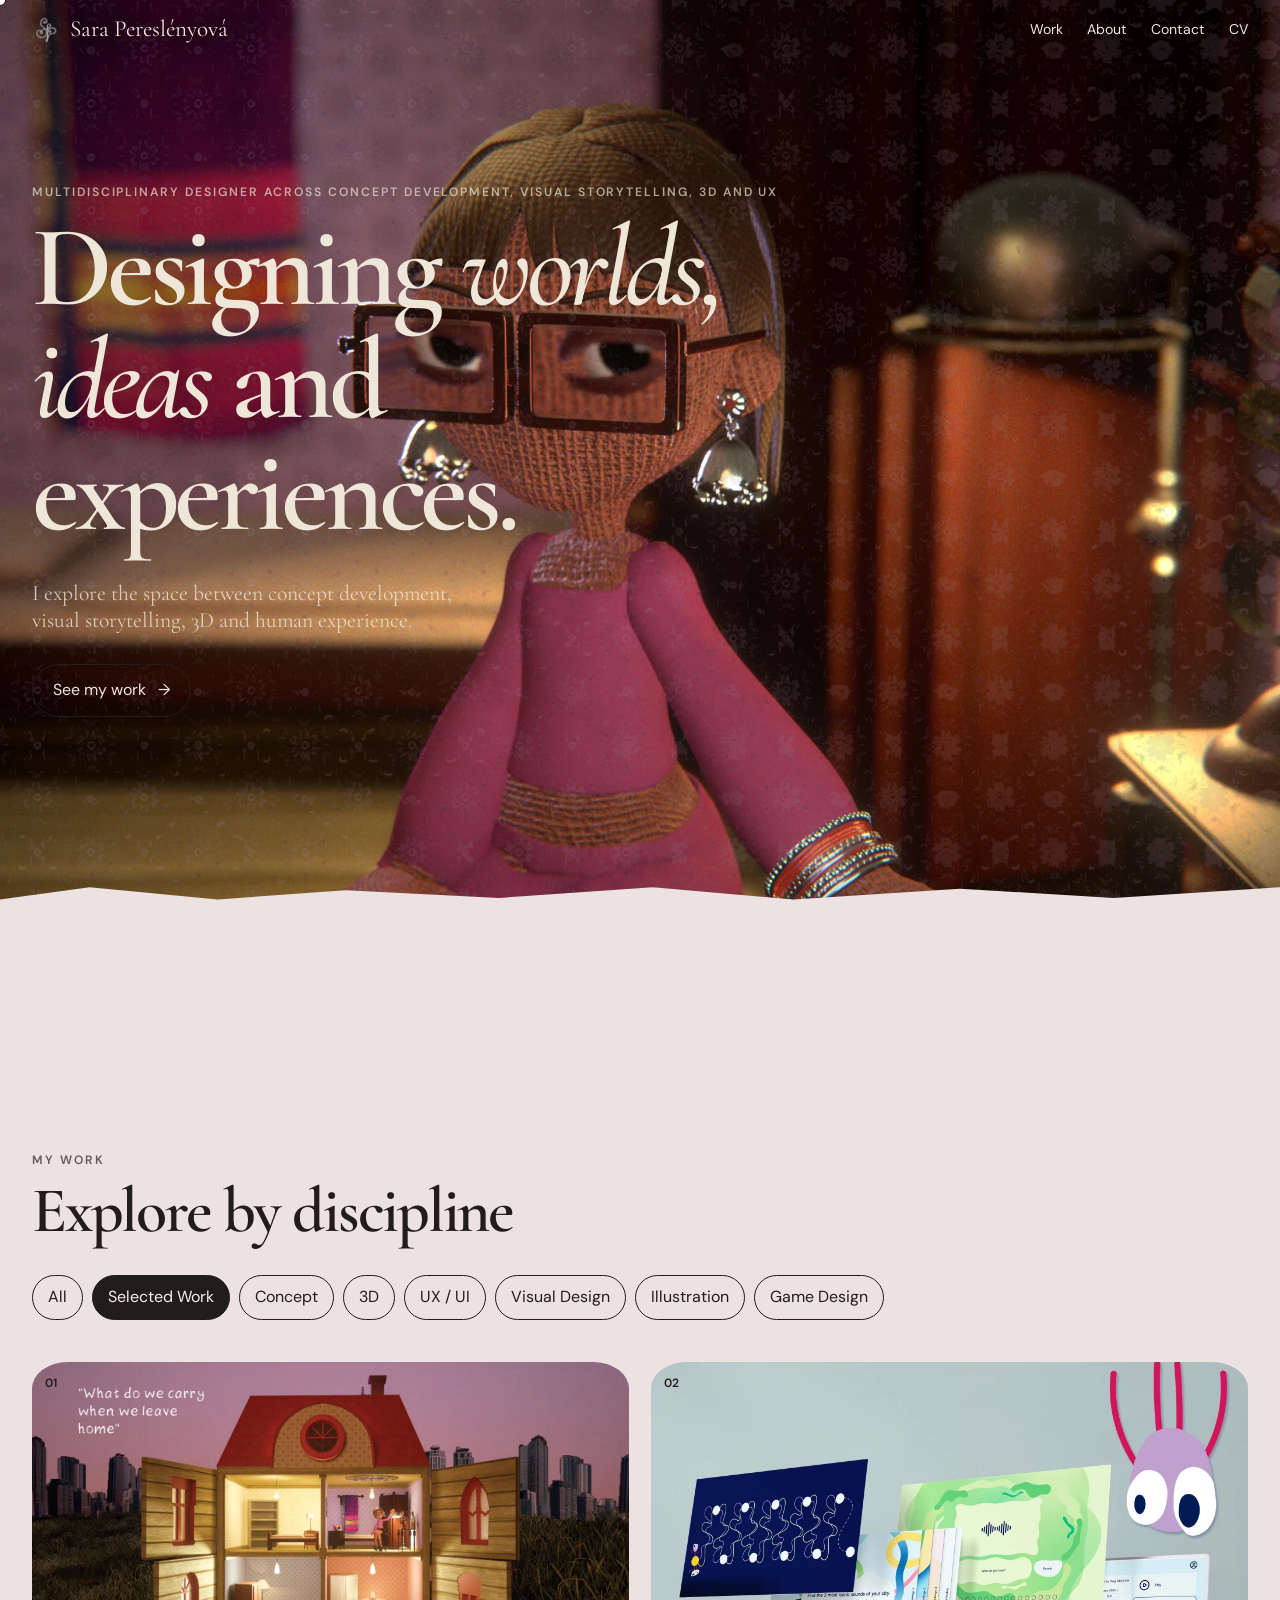
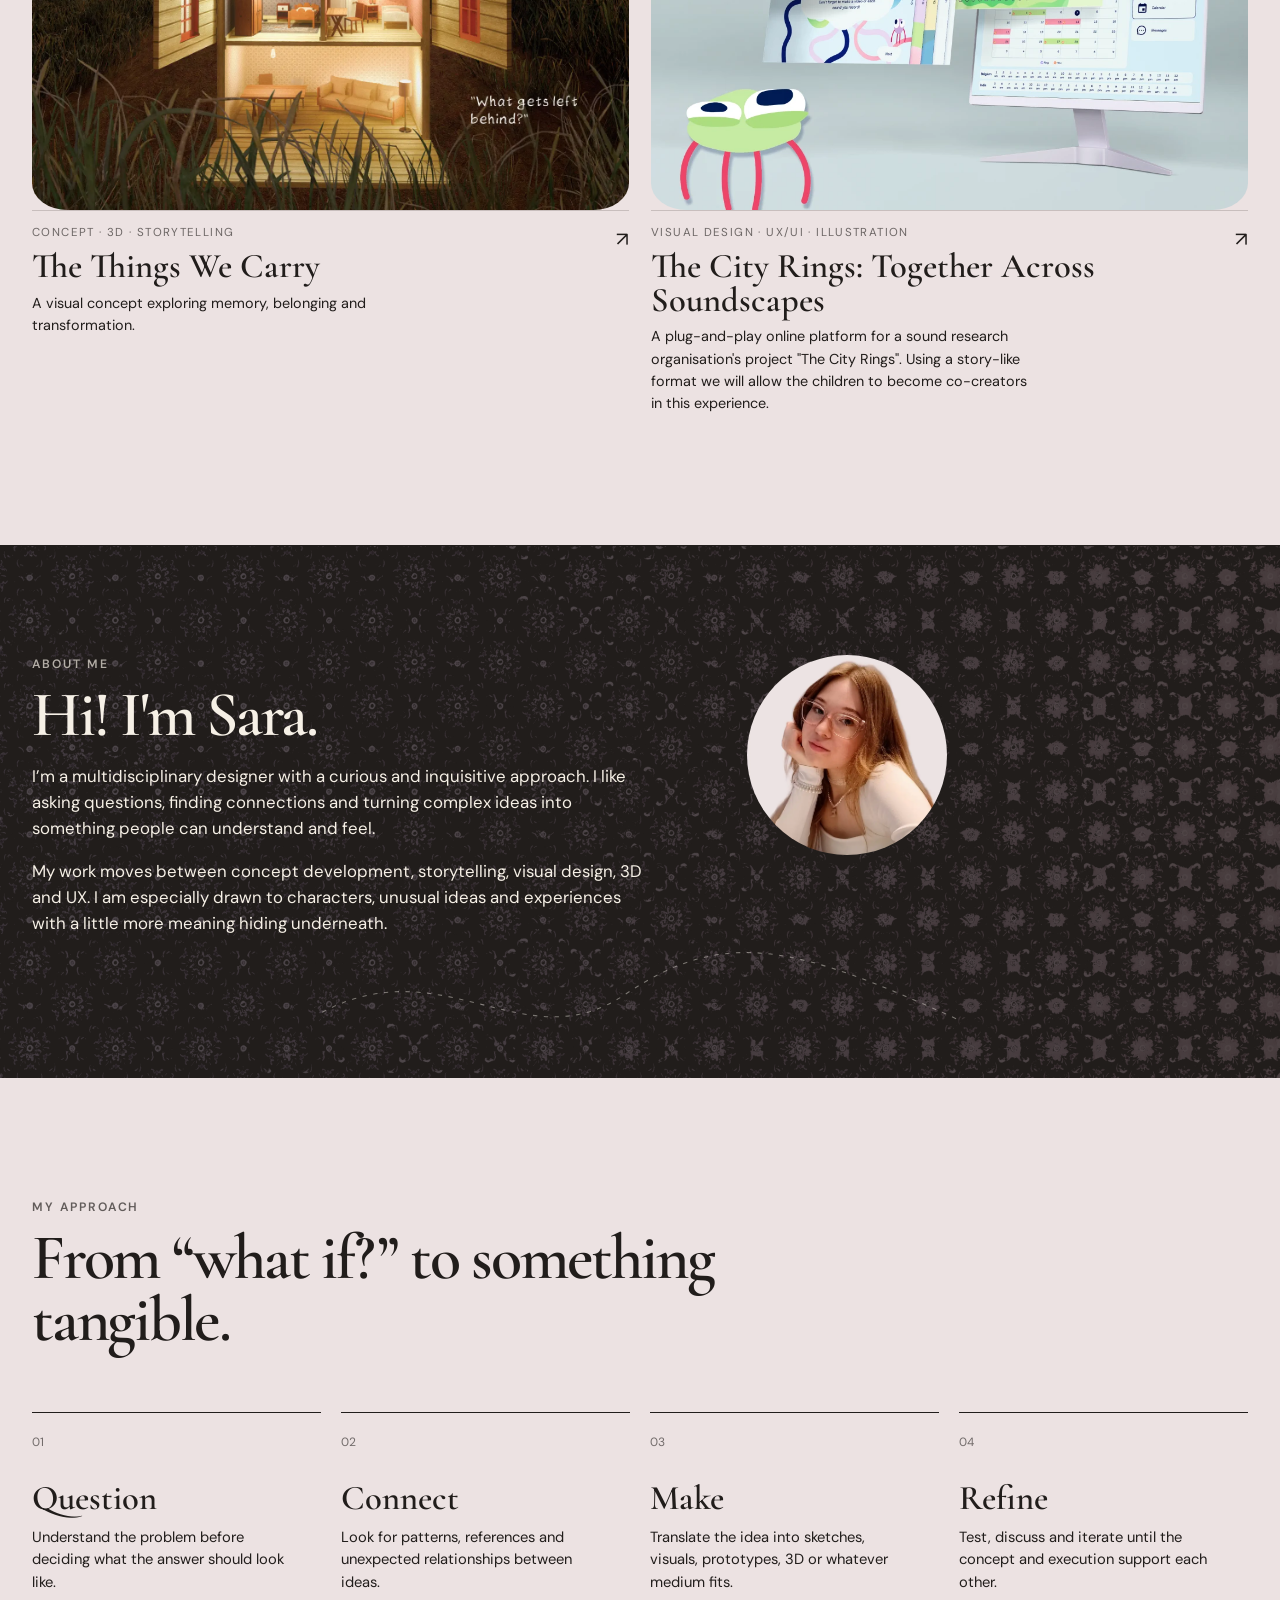
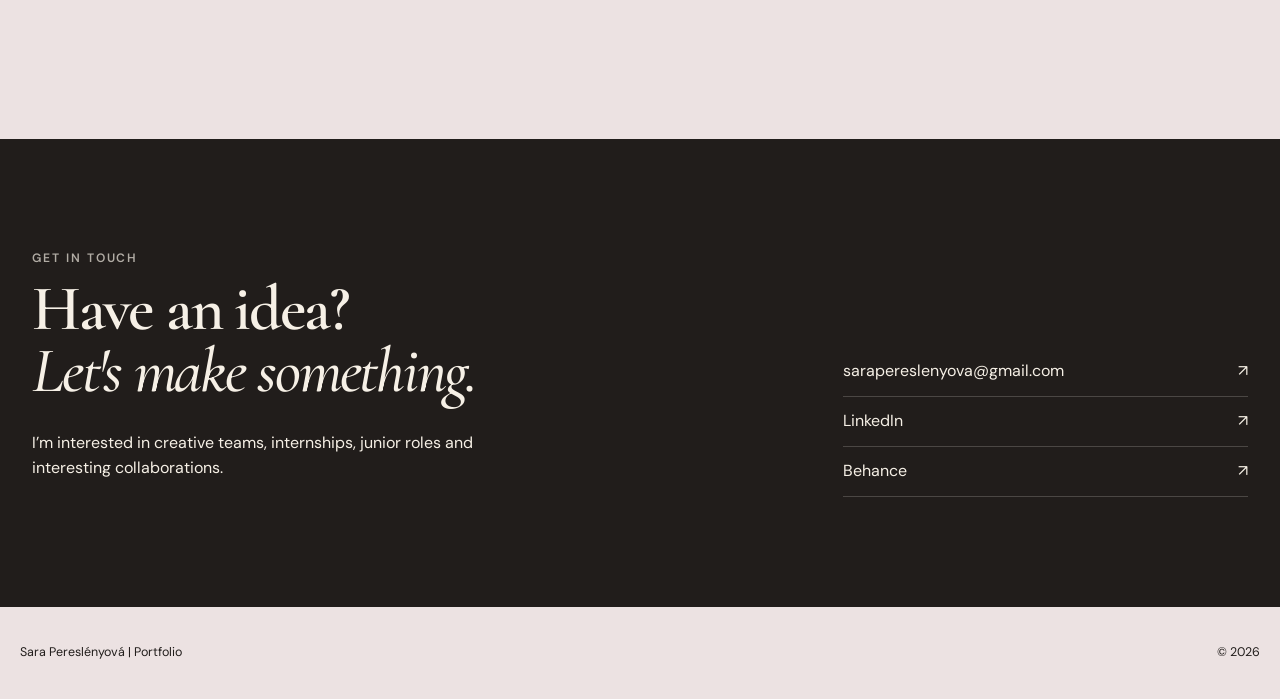
==== commit 305f4305: "cursor update" ====
--- a/index.html
+++ b/index.html
@@ -148,8 +148,8 @@
     <section class="work section-shell light-panel" id="work">
       <div class="section-heading reveal">
         <div>
-          <p class="eyebrow">Selected works</p>
-          <h2>Explore by discipline<span aria-hidden="true">✦</span></h2>
+          <p class="eyebrow">MY WORK</p>
+          <h2>Explore by discipline</h2>
         </div>
         <!--<p class="section-note">2026</p>-->
       </div>
@@ -410,6 +410,10 @@
     <p>© <span id="year"></span></p>
   </footer>
 
+  <div class="custom-cursor"></div>
+
   <script src="script.js"></script>
+
+
 </body>
 </html>
--- a/style.css
+++ b/style.css
@@ -515,8 +515,8 @@
 .project-image {
   position: relative;
   overflow: hidden;
-  aspect-ratio: 4 / 3;
   background: var(--paper-2);
+  border-radius: 6%;
 }
 
 .project-card-large .project-image {
@@ -526,6 +526,7 @@
 .project-image img {
   height: 100%;
   object-fit: cover;
+  aspect-ratio: 4 / 3;
   transition: transform 500ms cubic-bezier(0.2, 0.7, 0.2, 1);
 }
 
@@ -829,6 +830,99 @@
 }
 
 /* =========================
+   CURSOR
+   ========================= */
+/*.custom-cursor {
+    position: fixed;
+    top: 0;
+    left: 0;
+    width: 12px;
+    height: 12px;
+    background: #222;
+    border-radius: 50%;
+    pointer-events: none;
+    z-index: 9999;
+    transform: translate(-50%, -50%);
+    transition: width 0.25s ease,
+                height 0.25s ease,
+                background 0.25s ease;
+}*/
+
+.custom-cursor {
+    width: 12px;
+    height: 12px;
+    background: white;
+    border: 1px solid #171717;
+    border-radius: 50%;
+    pointer-events: none;
+    position: fixed;
+    top: 0;
+    left: 0;
+    z-index: 99999;
+    transform: translate3d(0, 0, 0) translate(-50%, -50%);
+    transition:
+        width 0.25s ease,
+        height 0.25s ease,
+        background 0.25s ease;
+}
+
+.custom-cursor.hover {
+    width: 45px;
+    height: 45px;
+    background: rgba(255, 255, 255, 0.25);
+}
+
+/* INVERT
+
+.custom-cursor {
+    background: white;
+    mix-blend-mode: difference;
+}*/
+
+@media (hover: hover) and (pointer: fine) {
+    body {
+        cursor: auto;
+    }
+
+    a, button, [role="button"] {
+        cursor: none;
+    }
+}
+
+
+
+@media (hover: hover) and (pointer: fine) {
+    body {
+        cursor: none;
+    }
+
+    .custom-cursor {
+        display: block;
+    }
+}
+
+@media (hover: none), (pointer: coarse) {
+    .custom-cursor {
+        display: none;
+    }
+
+    body {
+        cursor: auto;
+    }
+}
+
+@media (prefers-reduced-motion: reduce) {
+    .custom-cursor {
+        display: none !important;
+    }
+
+    body {
+        cursor: auto !important;
+    }
+}
+
+
+/* =========================
    REDUCED MOTION
    ========================= */
 @media (prefers-reduced-motion: reduce) {
@@ -893,6 +987,12 @@
 
   .site-header nav a {
     font-size: 0.76rem;
+  }
+
+  .wordmark {
+    font-family: var(--display);
+    font-size: 0.76rem;
+    letter-spacing: 0em;
   }
 
   h1 {
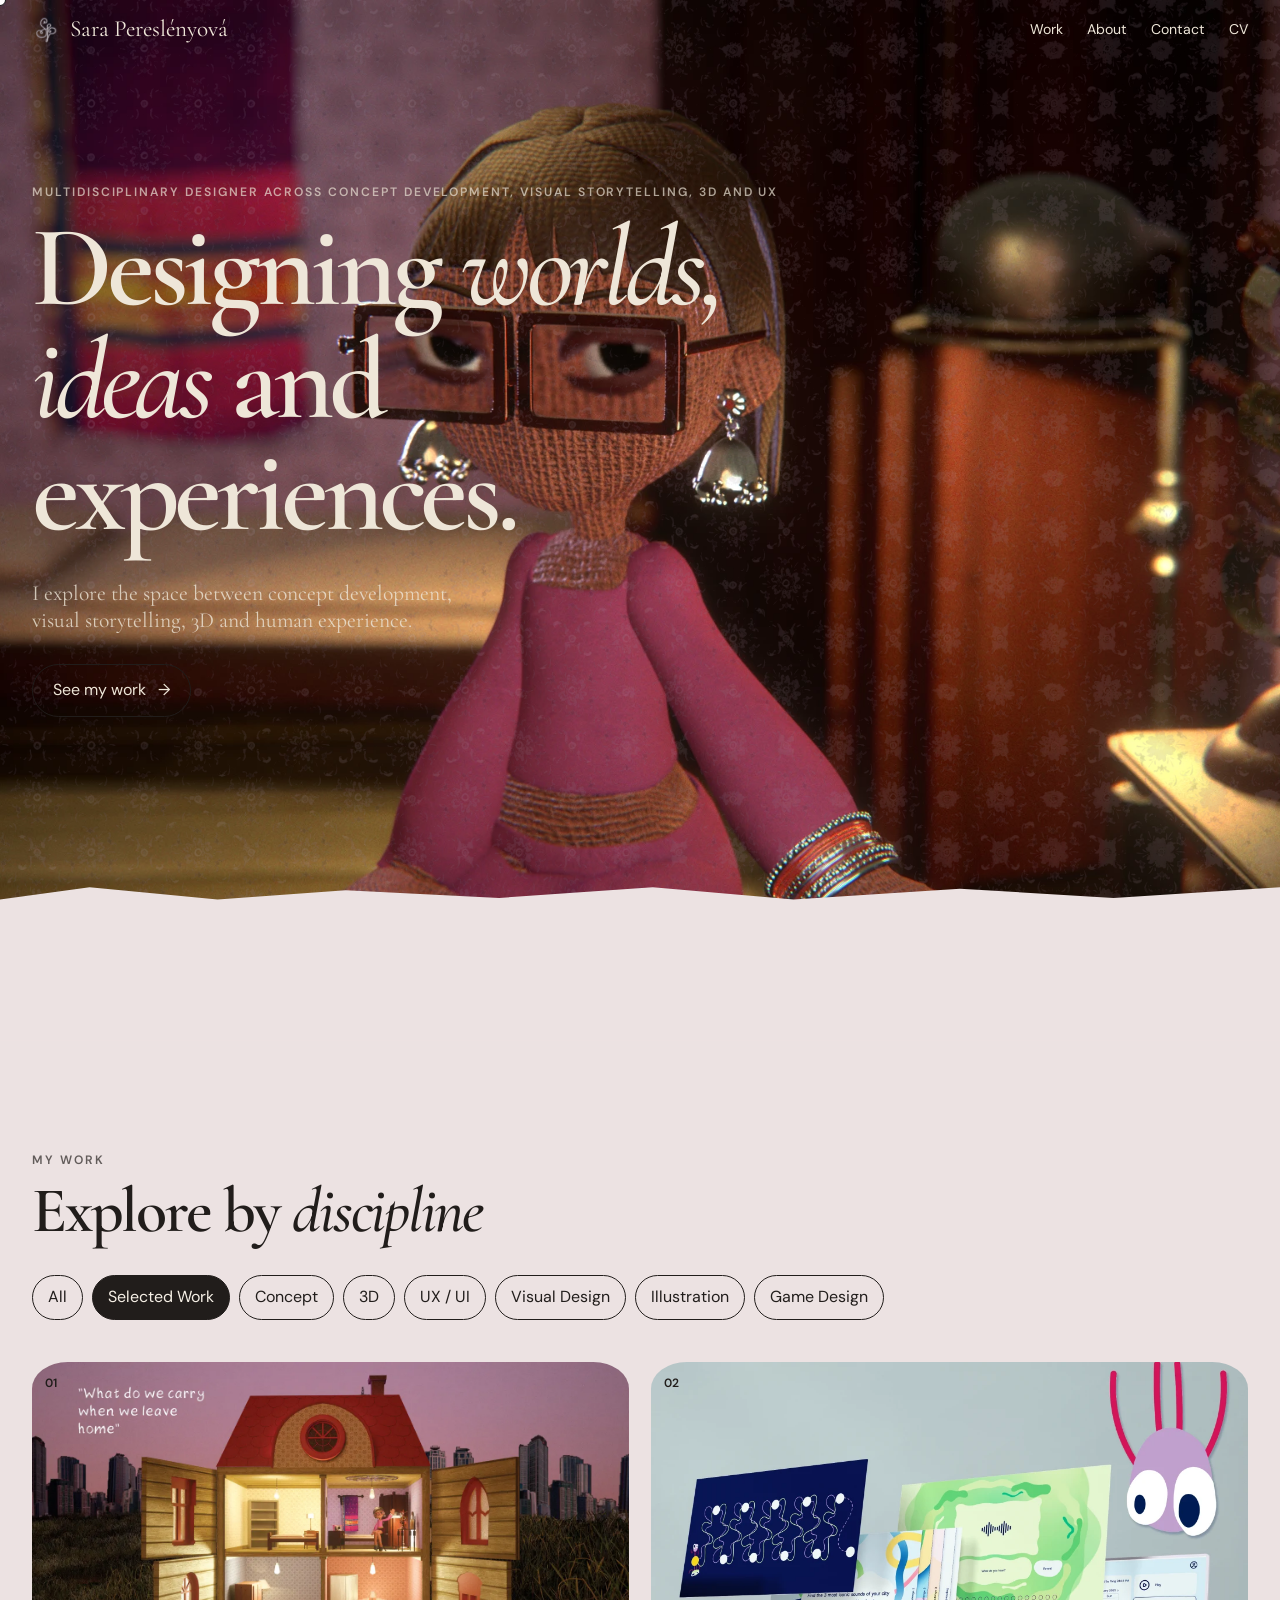
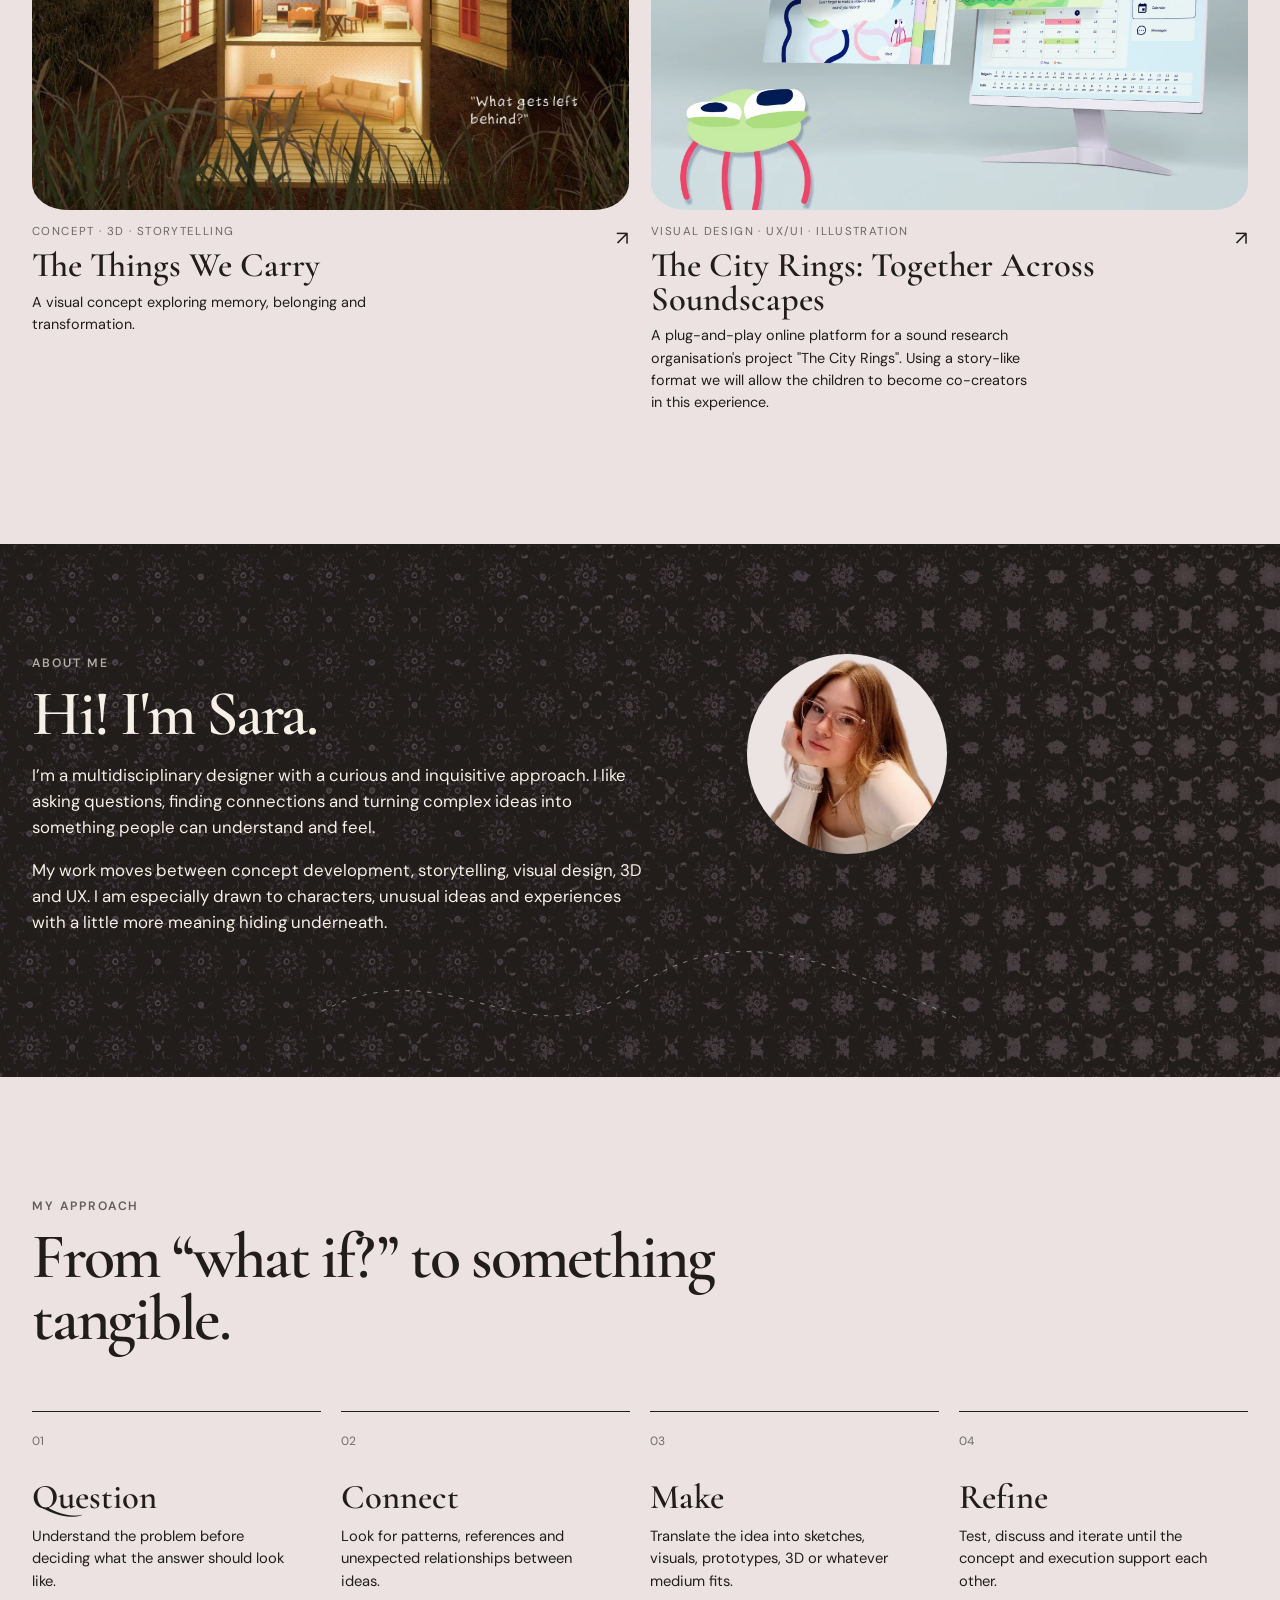
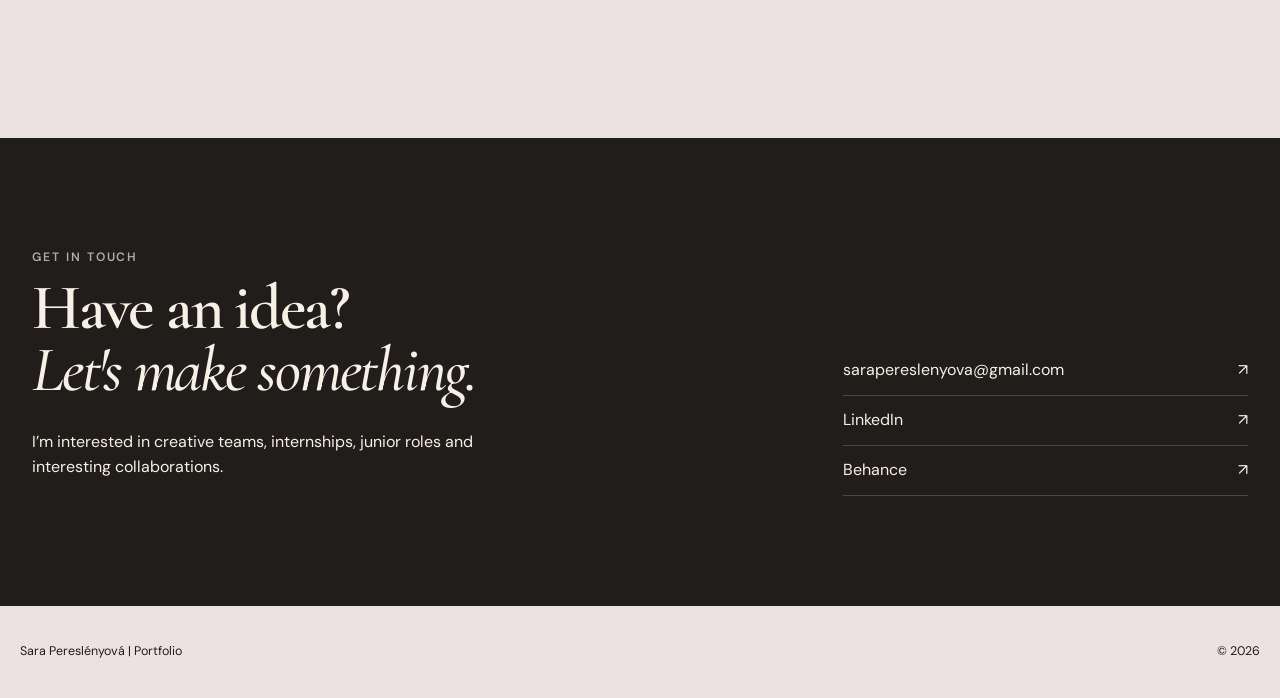
==== commit 008be48f: "optimising paralax" ====
--- a/index.html
+++ b/index.html
@@ -149,7 +149,7 @@
       <div class="section-heading reveal">
         <div>
           <p class="eyebrow">MY WORK</p>
-          <h2>Explore by discipline</h2>
+          <h2>Explore by<em> discipline</em></h2>
         </div>
         <!--<p class="section-note">2026</p>-->
       </div>
--- a/style.css
+++ b/style.css
@@ -249,6 +249,8 @@
   opacity: 0.55;
 }
 
+
+
 /* =========================
    HERO
    ========================= */
@@ -453,8 +455,8 @@
 }
 
 .section-heading h2 span {
-  font-family: var(--hand);
-  font-size: 0.6em;
+  font-family: var(--display-whimsy);
+  /*font-size: 0.6em;*/
 }
 
 .filter-row {
@@ -549,7 +551,7 @@
   justify-content: space-between;
   gap: 20px;
   padding-top: 13px;
-  border-top: 1px solid var(--line);
+  /*border-top: 1px solid var(--line);*/
 }
 
 .project-type {
@@ -991,7 +993,6 @@
 
   .wordmark {
     font-family: var(--display);
-    font-size: 0.76rem;
     letter-spacing: 0em;
   }
 
@@ -1031,6 +1032,29 @@
     object-position: 30% center;
   }
 
+/*
+lets the browser know it will be animated
+*/
+  .hero-back,
+  .hero-front,
+  .hero-middle {
+      will-change: transform;
+  }
+
+  .parallax-active {
+      will-change: transform;
+  }
+
+  @media (prefers-reduced-motion: reduce) {
+    .hero-back,
+    .hero-front,
+    .hero-middle {
+        transform: none !important;
+    }
+}
+
+
+
   .about-picture-background {
     min-height: 330px;
   }
@@ -1090,4 +1114,6 @@
   .footer {
     width: calc(100% - 28px);
   }
-}+}
+
+
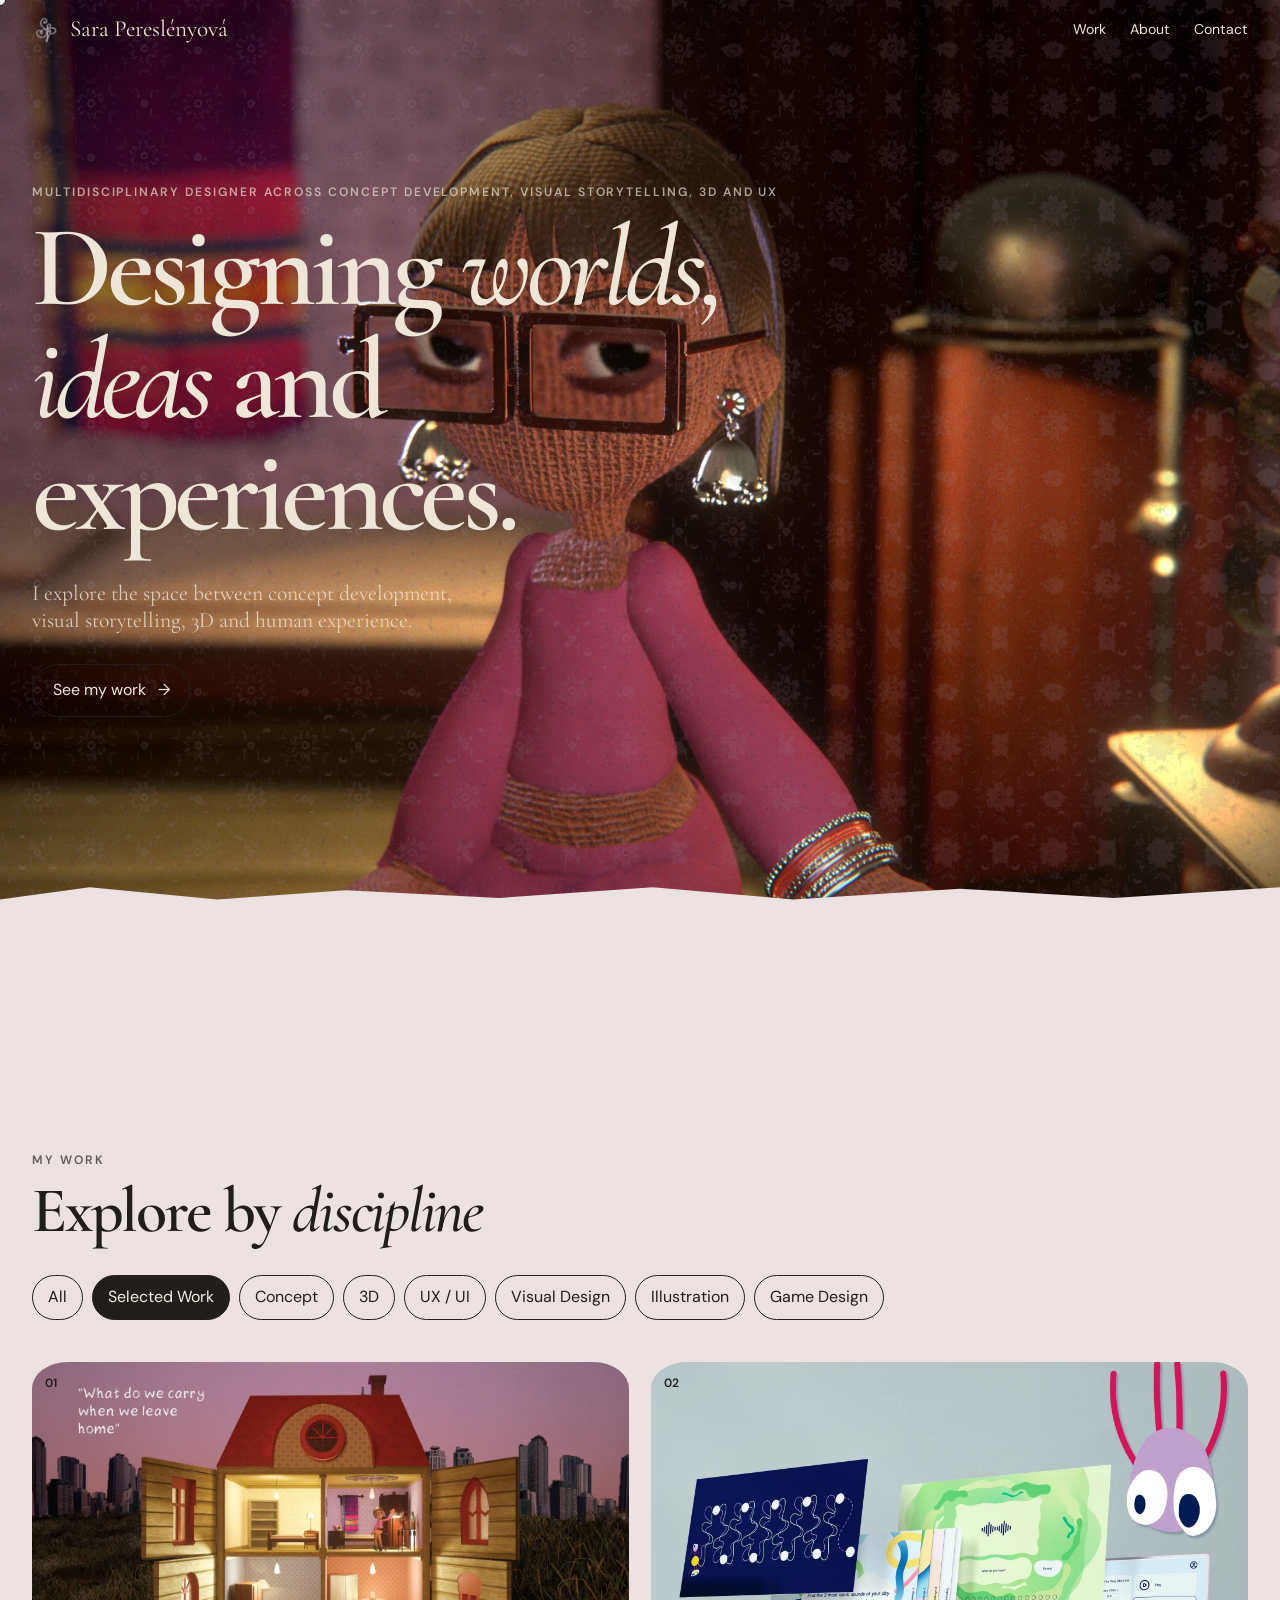
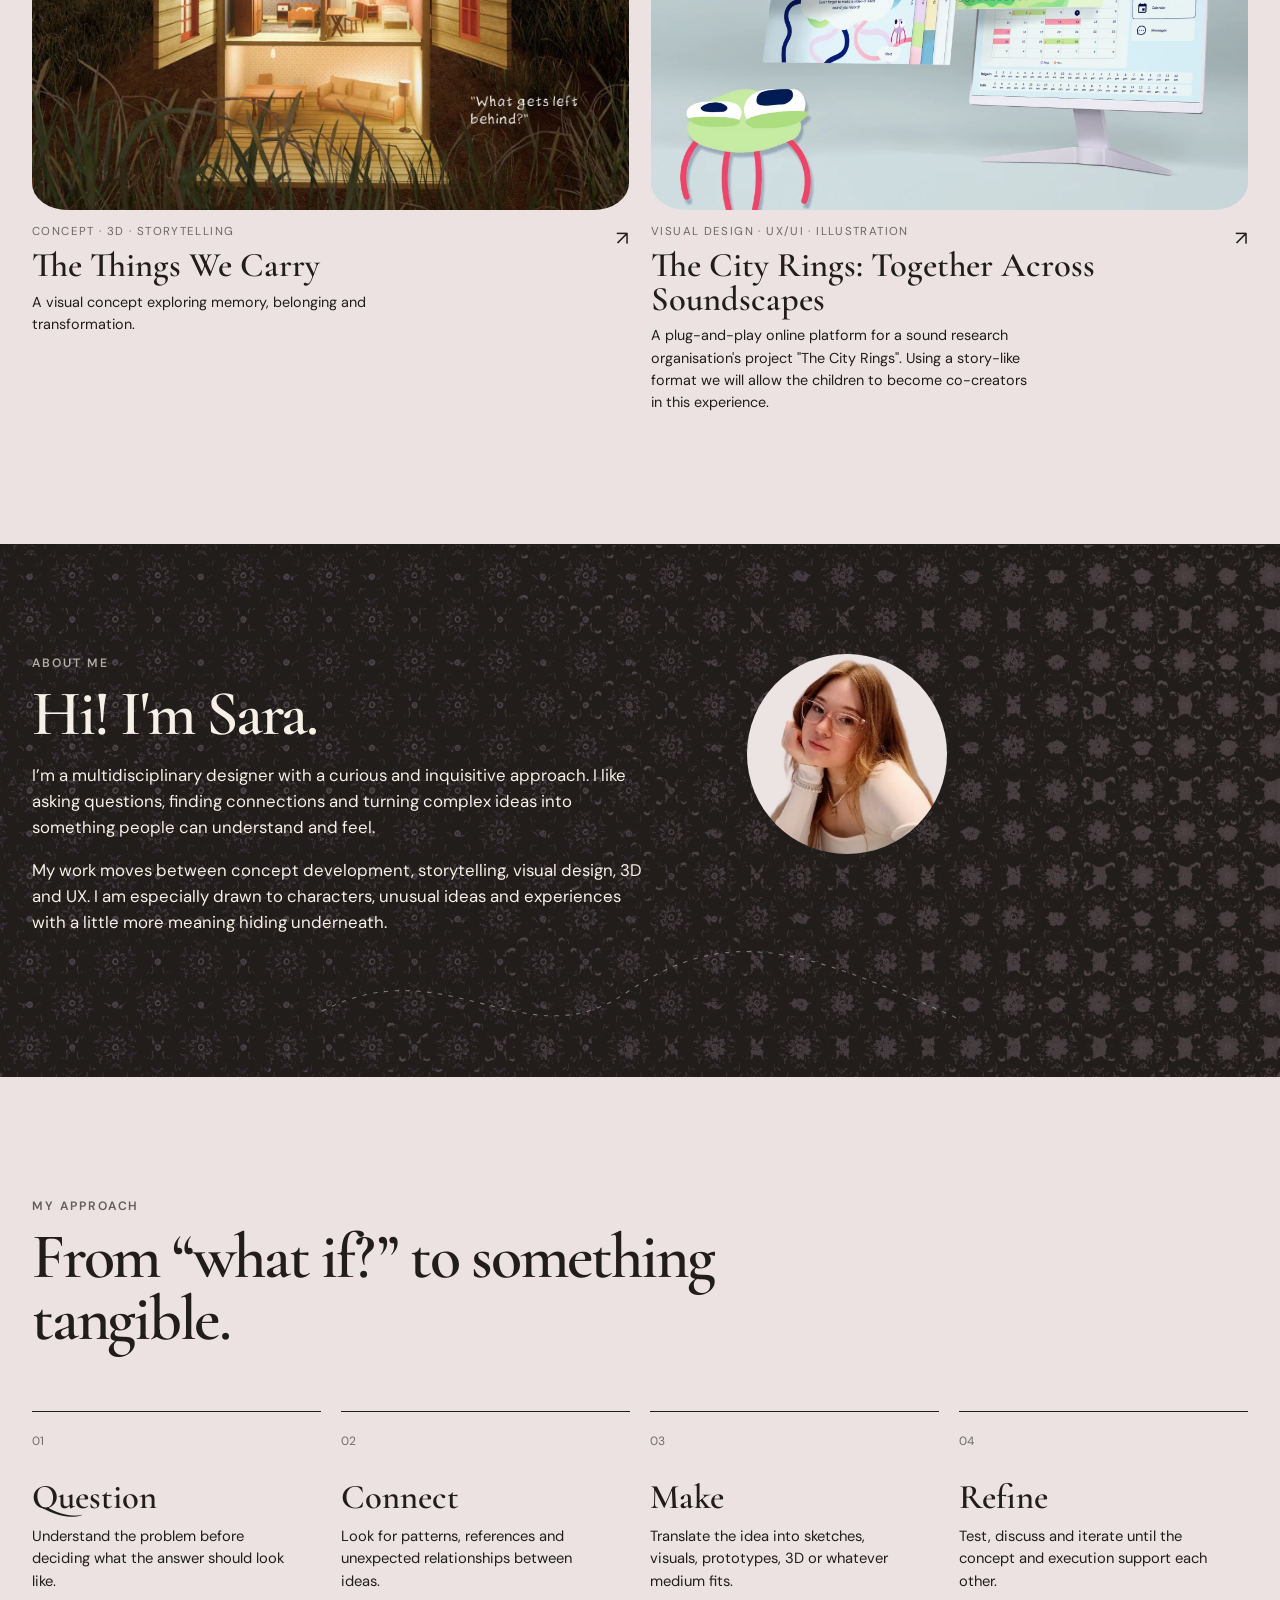
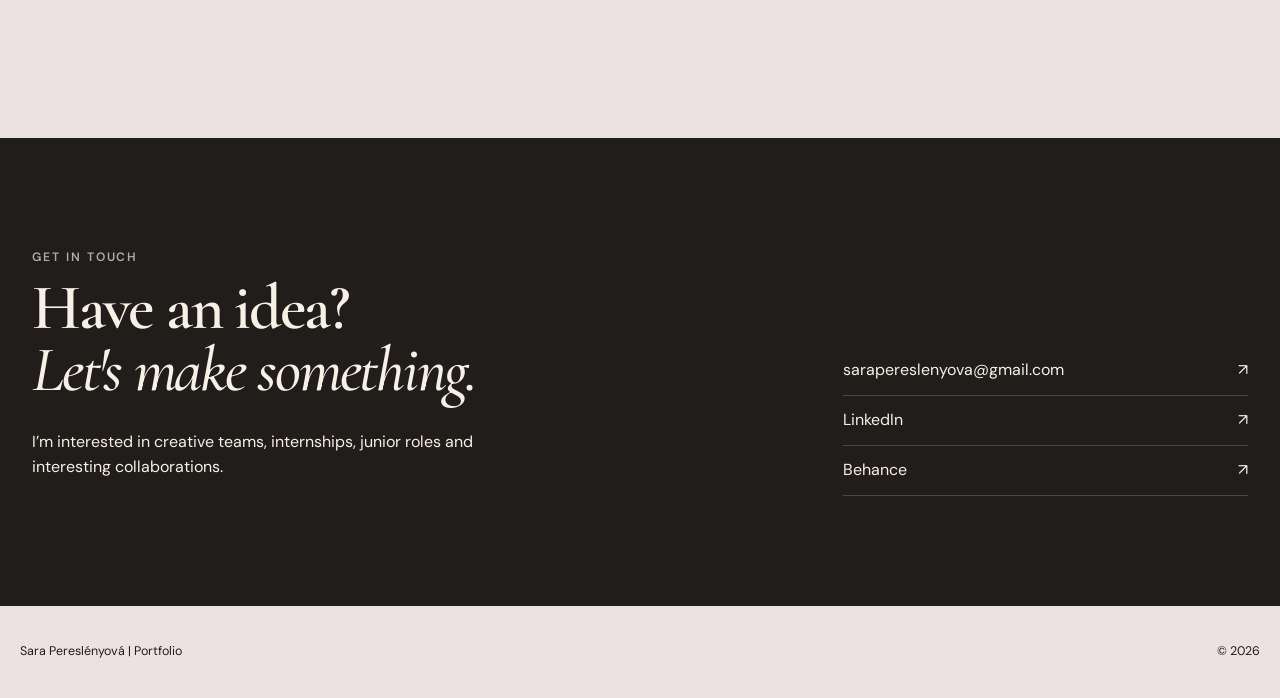
==== commit b5fcd89f: "cv" ====
--- a/index.html
+++ b/index.html
@@ -79,7 +79,7 @@
         <a href="#about">About</a>
         <a href="#contact">Contact</a>
         <!-- Replace this with your actual CV PDF when you have one -->
-        <a href="assets/Sara-CV.pdf" target="_blank" rel="noopener">CV</a>
+       <!-- <a href="assets/Sara-CV.pdf" target="_blank" rel="noopener">CV</a> -->
       </nav>
   </header>
 
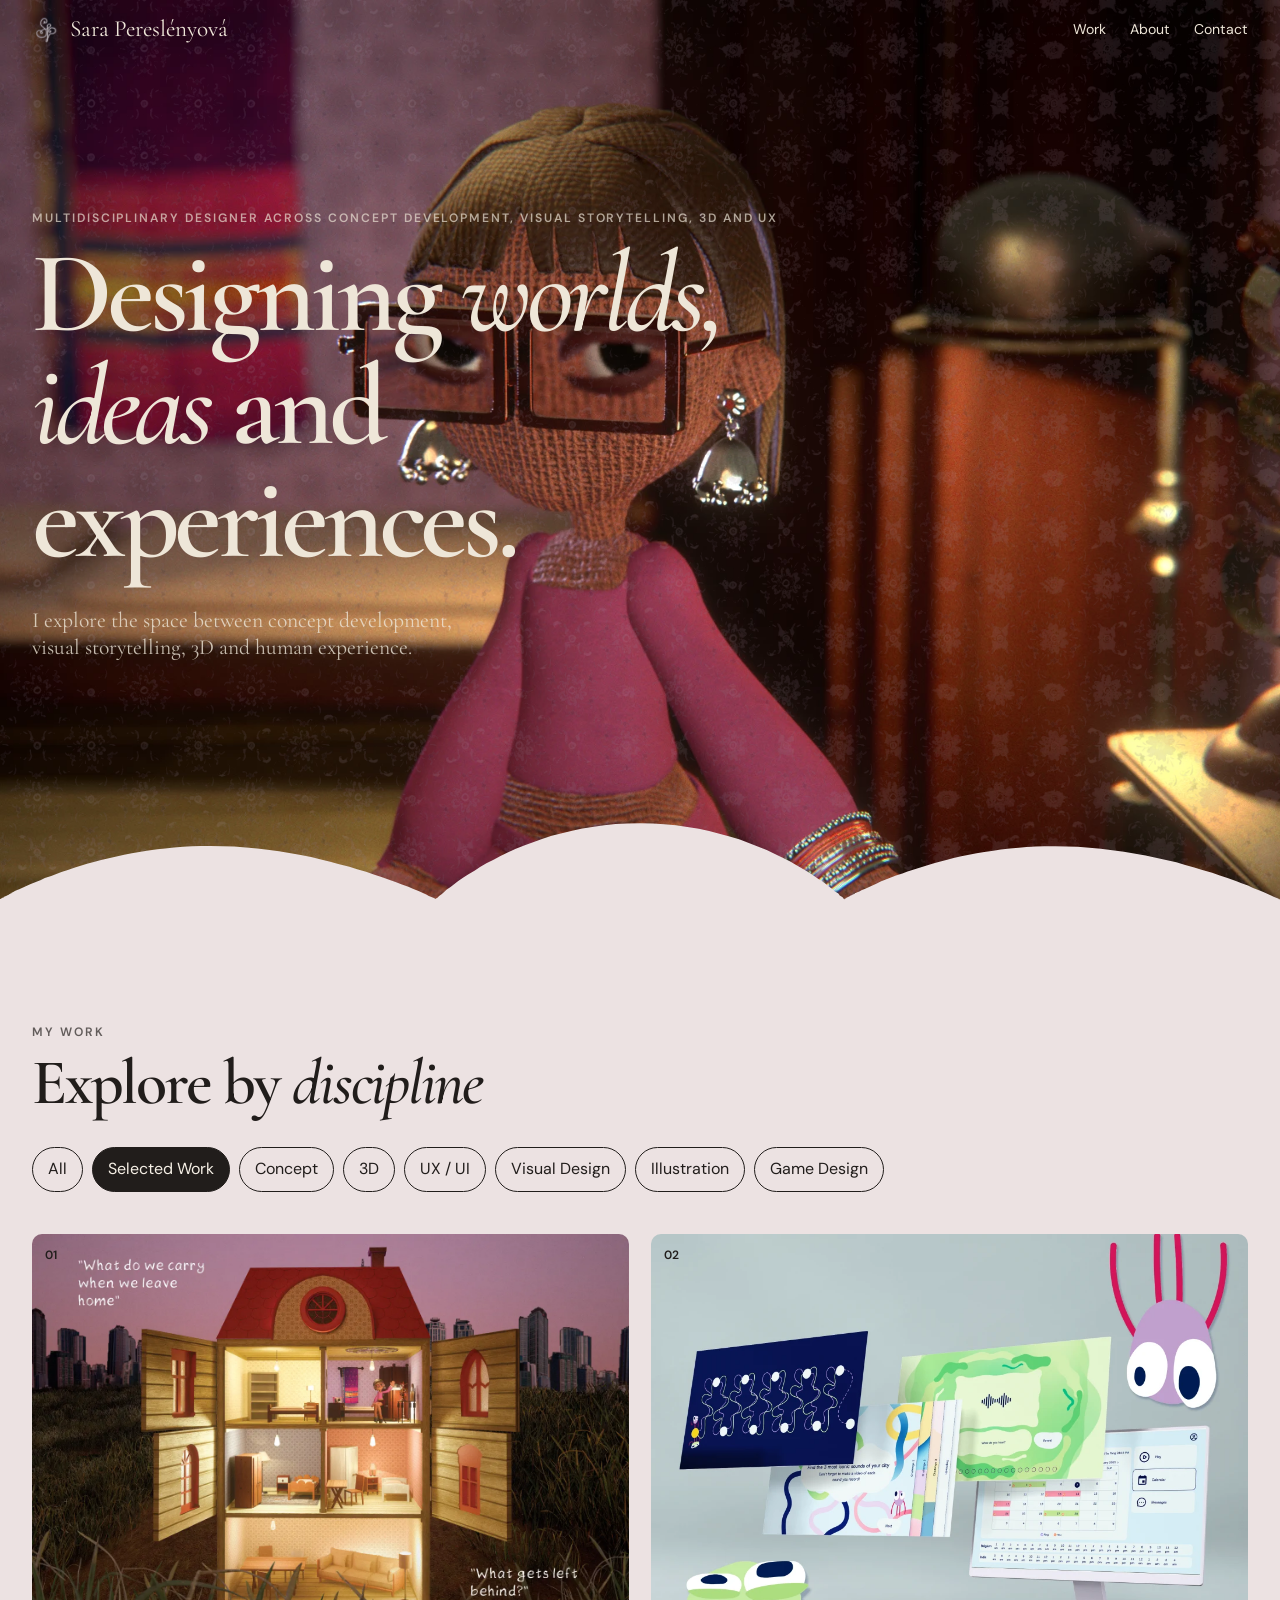
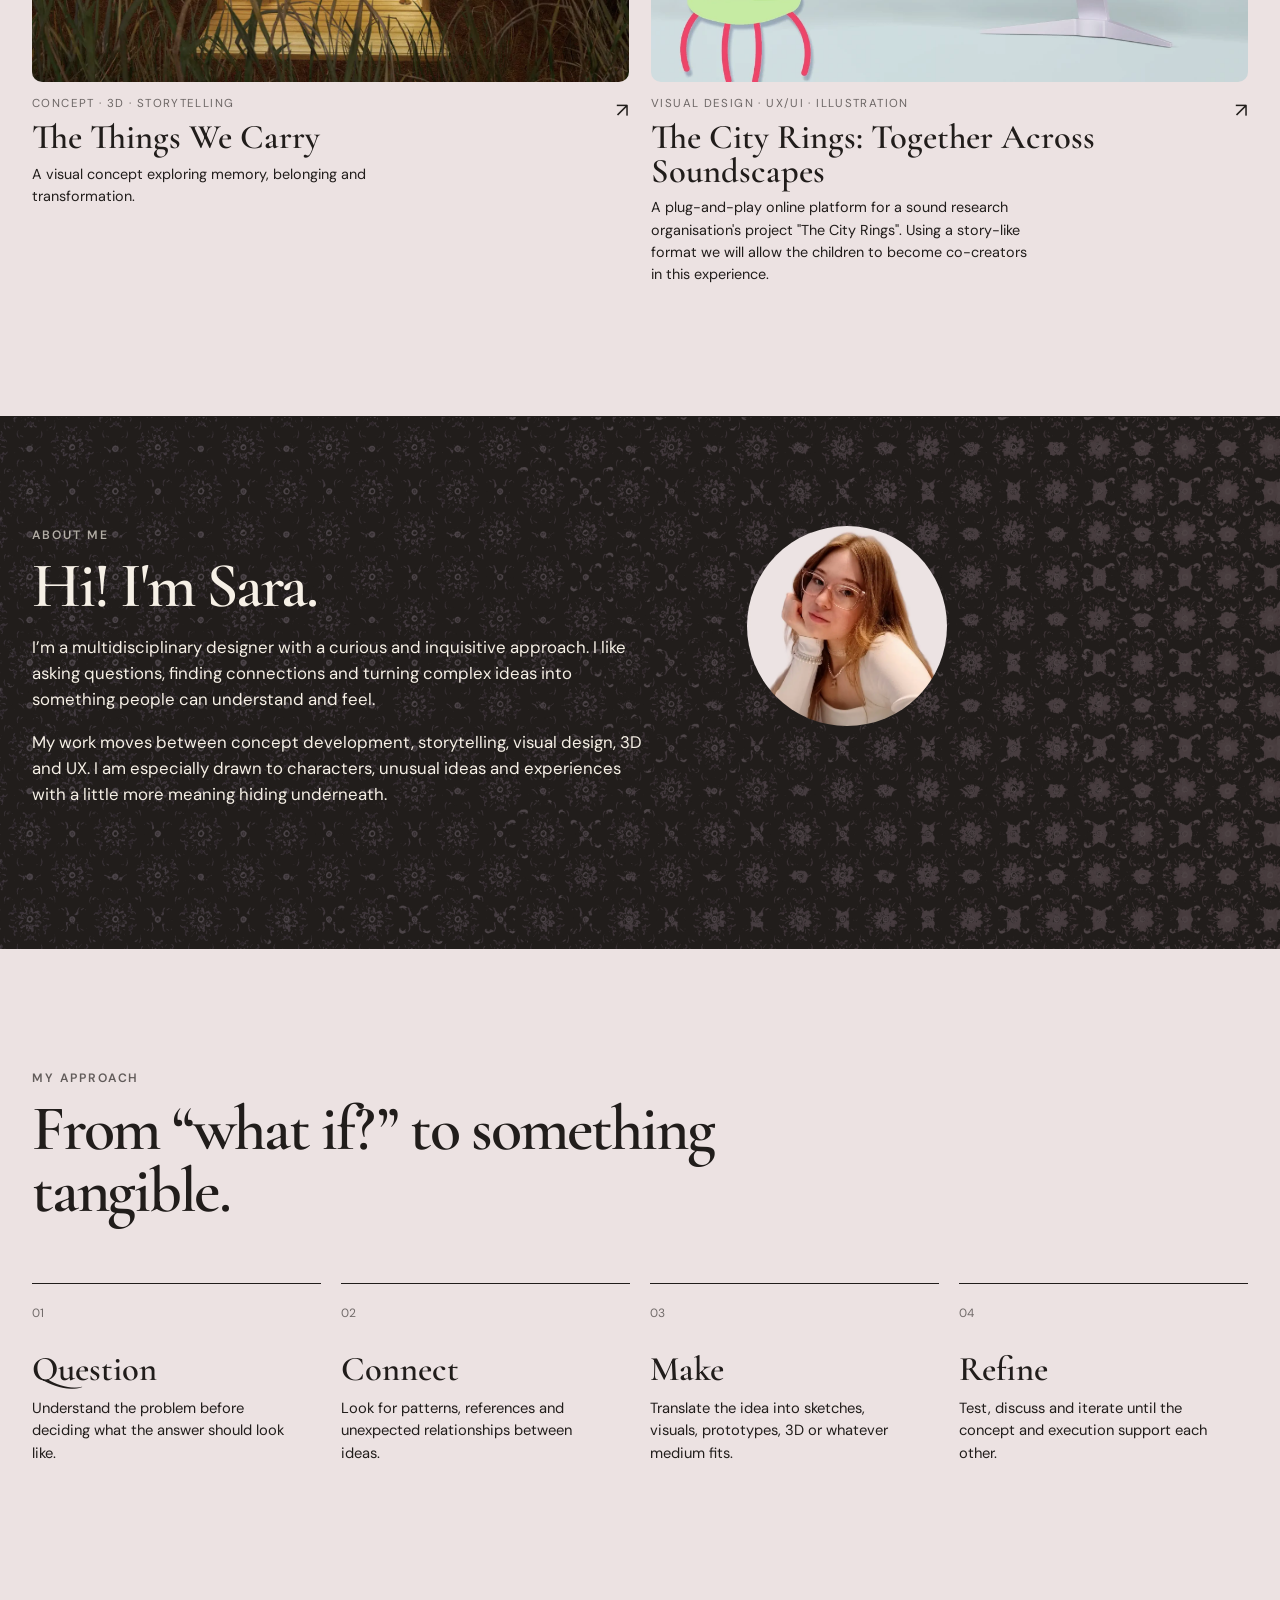
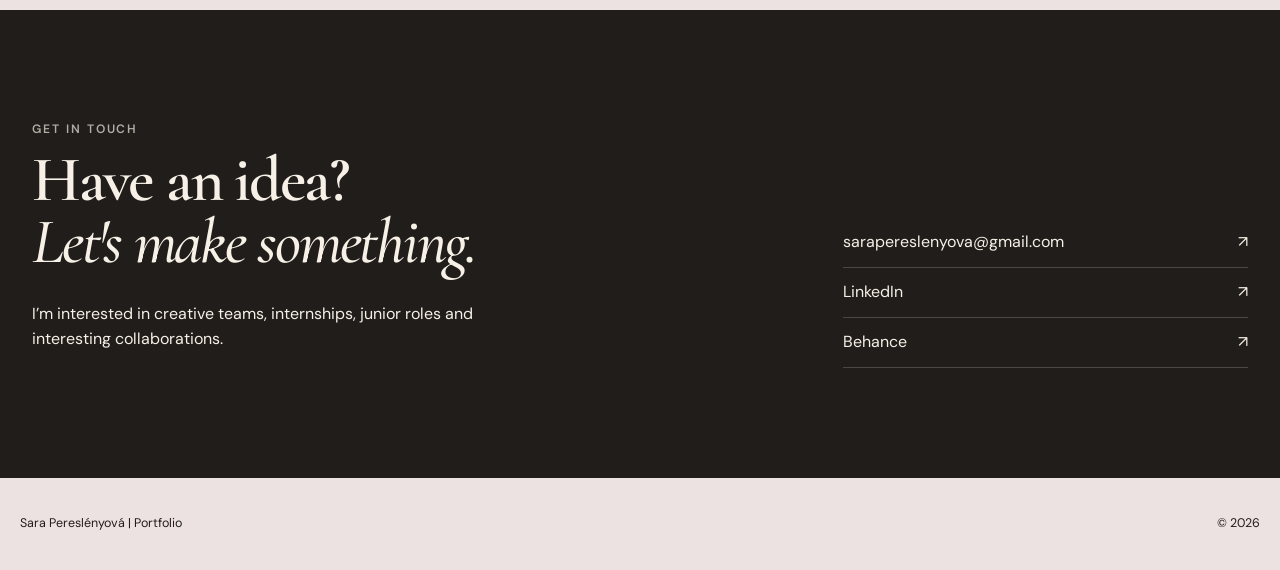
==== commit 715b8ba1: "paper-break" ====
--- a/index.html
+++ b/index.html
@@ -61,7 +61,7 @@
 
   <header class="site-header">
 
-  <a class="brand" href="index.html" aria-label="Back to homepage">
+  <a class="brand" href="./" aria-label="Back to homepage">
 
   <!-- Your logo -->
   <img
@@ -103,9 +103,11 @@
       visual storytelling, 3D and human experience.
     </p>
 
+    <!-- pill button
     <a class="pill-button" href="#work">
       See my work <span aria-hidden="true">→</span>
     </a>
+    -->
   </div>
 
 
@@ -140,12 +142,13 @@
 
 </section>
 
-    <div class="paper-break paper" aria-hidden="true"></div>
+     <div class="paper-break paper" aria-hidden="true"></div>
 
     <!-- =========================
          WORK / FILTER
          ========================= -->
     <section class="work section-shell light-panel" id="work">
+
       <div class="section-heading reveal">
         <div>
           <p class="eyebrow">MY WORK</p>
@@ -190,7 +193,14 @@
           <a href="html/ttwc.html" class="project-link" aria-label="Open The Things We Carry project">
             <div class="project-image">
               <img src="assets/ttwc/gallery.webp" alt="Placeholder artwork for The Things We Carry" loading="lazy">
-              <span class="project-number">01</span>
+              <!-- Hidden image revealed by cursor -->
+              <img
+                  src="assets/Attic_last-compressed.webp"
+                  alt=""
+                  class="project-reveal"
+                  aria-hidden="true"
+              >              
+    <span class="project-number">01</span>
             </div>
             <div class="project-info">
               <div>
@@ -344,11 +354,12 @@
         -->
       </div>
 
-      <!-- Decorative thread: purely visual, no JavaScript needed -->
+      <!-- Decorative thread: purely visual, no JavaScript needed 
       <svg class="thread-line" viewBox="0 0 900 180" role="presentation" aria-hidden="true">
         <path d="M10 100 C 180 10, 290 170, 430 75 S 670 10, 890 110" />
-      </svg>
+      </svg> -->
     </section>
+
 
     <!-- =========================
          CV / APPROACH
@@ -385,6 +396,7 @@
         </div>
       </div>
     </section>
+
 
     <!-- =========================
          CONTACT
@@ -405,6 +417,8 @@
     </section>
   </main>
 
+
+       
   <footer class="footer section-shell">
     <p>Sara Pereslényová | Portfolio</p>
     <p>© <span id="year"></span></p>
--- a/style.css
+++ b/style.css
@@ -419,21 +419,21 @@
    PAPER BREAK
    ========================= */
 .paper-break {
-  height: 46px;
-  background:
-    linear-gradient(180deg, transparent 0 48%, rgba(33, 29, 27, 0.08) 49%, transparent 51%),
-    var(--paper);
-  clip-path: polygon(0 8%, 7% 0, 17% 8%, 27% 2%, 39% 7%, 51% 0, 62% 8%, 75% 1%, 87% 7%, 100% 0, 100% 100%, 0 100%);
-}
+  height: 7vw;
+  background: var(--soft-white);
+  /*clip-path: polygon(0 8%, 7% 0, 17% 8%, 27% 2%, 39% 7%, 51% 0, 62% 8%, 75% 1%, 87% 7%, 100% 0, 100% 100%, 0 100%);*/
+clip-path: polygon(1% 77.2%, 1.2% 75.5%, 1.5% 73.8%, 1.8% 71.9%, 2.1% 69.9%, 2.4% 67.8%, 2.8% 65.7%, 3.2% 63.5%, 3.5% 61.3%, 4% 59%, 4.4% 56.7%, 4.8% 54.4%, 5.3% 52.1%, 5.8% 49.8%, 6.3% 47.5%, 6.8% 45.3%, 7.4% 43.1%, 7.9% 41%, 8.5% 39%, 9.1% 37.1%, 9.7% 35.3%, 10.3% 33.6%, 11% 32%, 11.6% 30.5%, 12.3% 29.2%, 12.9% 28.1%, 13.6% 27.2%, 14.3% 26.4%, 15% 25.8%, 15.7% 25.5%, 16.4% 25.4%, 17.4% 25.6%, 18.3% 26.1%, 19.2% 27%, 20.1% 28.2%, 20.9% 29.6%, 21.8% 31.4%, 22.6% 33.3%, 23.5% 35.5%, 24.3% 37.8%, 25% 40.3%, 25.8% 43%, 26.5% 45.7%, 27.3% 48.5%, 27.9% 51.4%, 28.6% 54.3%, 29.2% 57.2%, 29.8% 60.1%, 30.4% 63%, 30.9% 65.7%, 31.4% 68.4%, 31.9% 71%, 32.3% 73.4%, 32.7% 75.7%, 33% 77.7%, 33.3% 79.6%, 33.5% 81.2%, 33.7% 82.5%, 33.9% 83.6%, 34% 84.3%, 34% 84.6%, 34.1% 83.9%, 34.2% 82.8%, 34.3% 81.2%, 34.5% 79.2%, 34.7% 76.8%, 34.9% 74.1%, 35.2% 71.1%, 35.5% 67.8%, 35.8% 64.4%, 36.2% 60.7%, 36.6% 56.9%, 37.1% 52.9%, 37.5% 48.8%, 38% 44.7%, 38.6% 40.6%, 39.1% 36.5%, 39.7% 32.5%, 40.3% 28.5%, 41% 24.6%, 41.7% 20.9%, 42.4% 17.4%, 43.1% 14.1%, 43.9% 11.1%, 44.7% 8.4%, 45.5% 6%, 46.4% 3.9%, 47.2% 2.2%, 48.1% 1%, 49% 0.3%, 50% 0%, 51% 0.3%, 51.9% 1.1%, 52.8% 2.4%, 53.7% 4.1%, 54.6% 6.3%, 55.4% 8.8%, 56.2% 11.7%, 57% 14.9%, 57.8% 18.3%, 58.5% 22%, 59.2% 25.9%, 59.9% 29.9%, 60.5% 34%, 61.1% 38.2%, 61.7% 42.4%, 62.2% 46.7%, 62.7% 50.9%, 63.2% 55%, 63.6% 59%, 64% 62.8%, 64.4% 66.5%, 64.7% 70%, 65% 73.1%, 65.2% 76%, 65.5% 78.6%, 65.6% 80.7%, 65.8% 82.5%, 65.9% 83.8%, 65.9% 84.6%, 66% 84.8%, 66% 84.8%, 66% 84.8%, 66% 84.8%, 66% 84.8%, 66% 84.8%, 66% 84.8%, 66% 84.8%, 66% 84.8%, 66% 84.8%, 66% 84.8%, 66% 84.7%, 66% 84.7%, 66% 84.7%, 66% 84.7%, 66% 84.7%, 66% 84.6%, 66% 84.6%, 66% 84.6%, 66% 84.6%, 66% 84.5%, 66% 84.5%, 66% 84.5%, 66% 84.4%, 66% 84.4%, 66% 84.4%, 66% 84.3%, 66% 84.3%, 66% 84.3%, 66% 84.2%, 66% 84.2%, 66% 84.1%, 66.1% 84%, 66.1% 83.9%, 66.1% 83.8%, 66.1% 83.6%, 66.1% 83.5%, 66.1% 83.4%, 66.1% 83.2%, 66.2% 83.1%, 66.2% 83%, 66.2% 82.8%, 66.2% 82.6%, 66.2% 82.5%, 66.3% 82.3%, 66.3% 82.1%, 66.3% 82%, 66.3% 81.8%, 66.4% 81.6%, 66.4% 81.4%, 66.4% 81.2%, 66.4% 81%, 66.5% 80.8%, 66.5% 80.6%, 66.5% 80.4%, 66.6% 80.1%, 66.6% 79.9%, 66.6% 79.7%, 66.7% 79.4%, 66.7% 79.2%, 66.7% 79%, 66.7% 78.9%, 66.7% 78.8%, 66.8% 78.7%, 66.8% 78.7%, 66.8% 78.6%, 66.8% 78.5%, 66.8% 78.4%, 66.8% 78.4%, 66.8% 78.3%, 66.8% 78.2%, 66.8% 78.1%, 66.8% 78%, 66.9% 78%, 66.9% 77.9%, 66.9% 77.8%, 66.9% 77.7%, 66.9% 77.7%, 66.9% 77.6%, 66.9% 77.5%, 66.9% 77.4%, 66.9% 77.3%, 67% 77.2%, 67% 77.2%, 67% 77.1%, 67% 77%, 67% 76.9%, 67% 76.8%, 67% 76.8%, 67% 76.7%, 67.1% 76.6%, 67.3% 74.9%, 67.6% 73.1%, 67.9% 71.2%, 68.2% 69.2%, 68.5% 67.2%, 68.8% 65%, 69.2% 62.9%, 69.6% 60.7%, 70% 58.4%, 70.5% 56.2%, 70.9% 53.9%, 71.4% 51.6%, 71.9% 49.4%, 72.4% 47.2%, 72.9% 45%, 73.4% 42.9%, 74% 40.9%, 74.5% 38.9%, 75.1% 37%, 75.7% 35.3%, 76.3% 33.6%, 76.9% 32.1%, 77.6% 30.7%, 78.2% 29.4%, 78.9% 28.3%, 79.6% 27.4%, 80.2% 26.7%, 80.9% 26.1%, 81.6% 25.8%, 82.4% 25.7%, 83.3% 25.9%, 84.2% 26.4%, 85.1% 27.3%, 86% 28.6%, 86.9% 30.1%, 87.8% 31.8%, 88.6% 33.9%, 89.5% 36.1%, 90.3% 38.5%, 91.1% 41.1%, 91.9% 43.7%, 92.6% 46.6%, 93.3% 49.4%, 94% 52.4%, 94.7% 55.3%, 95.3% 58.3%, 95.9% 61.2%, 96.5% 64.1%, 97% 66.9%, 97.5% 69.6%, 97.9% 72.2%, 98.3% 74.6%, 98.7% 76.8%, 99% 78.8%, 99.3% 80.6%, 99.5% 82.1%, 99.7% 83.3%, 99.9% 84.2%, 99.9% 84.8%, 100% 85%, 100% 99.8%, 0% 99.8%, 0% 84.8%, 0% 84.8%, 0% 84.8%, 0% 84.7%, 0% 84.7%, 0% 84.6%, 0% 84.5%, 0.1% 84.4%, 0.1% 84.2%, 0.1% 84.1%, 0.1% 83.9%, 0.1% 83.7%, 0.2% 83.5%, 0.2% 83.3%, 0.2% 83%, 0.3% 82.8%, 0.3% 82.5%, 0.3% 82.2%, 0.4% 81.9%, 0.4% 81.6%, 0.5% 81.2%, 0.5% 80.9%, 0.6% 80.5%, 0.6% 80.2%, 0.7% 79.8%, 0.7% 79.4%, 0.8% 79%, 0.8% 78.5%, 0.9% 78.1%, 0.9% 77.7%);
+}
+
 
 .paper {
     position: relative;
     z-index: 10;
 
     width: 100%;
-    margin: -1vw auto 0;
-
-    padding: clamp(40px, 6vw, 100px);
+    margin: -6vw auto 0;
+
+    padding: clamp(20px, auto, 50px);
 
     background: var(--soft-white);
 }
@@ -518,7 +518,7 @@
   position: relative;
   overflow: hidden;
   background: var(--paper-2);
-  border-radius: 6%;
+  border-radius: 10px;
 }
 
 .project-card-large .project-image {
@@ -531,6 +531,49 @@
   aspect-ratio: 4 / 3;
   transition: transform 500ms cubic-bezier(0.2, 0.7, 0.2, 1);
 }
+
+/*
+ADDING THE CURSOR PROJECT REVEAL
+*/
+
+.project-image > img:first-child {
+    display: block;
+    width: 100%;
+    height: 100%;
+    object-fit: cover;
+}
+
+.project-reveal {
+    position: absolute;
+    inset: 0;
+    width: 100%;
+    height: 100%;
+    object-fit: cover;
+    pointer-events: none;
+    opacity: 0;
+
+    -webkit-mask-image: radial-gradient(
+        circle 80px at var(--x, -100px) var(--y, -100px),
+        black 5%,
+        transparent 100%
+    );
+
+    mask-image: radial-gradient(
+        circle 60px at var(--x, -100px) var(--y, -100px),
+        black 98%,
+        transparent 100%
+    );
+}
+
+.project-image.is-hovered .project-reveal {
+    opacity: 1;
+}
+
+
+
+
+
+
 
 .project-link:hover .project-image img,
 .project-link:focus-visible .project-image img {
@@ -862,8 +905,13 @@
     left: 0;
     z-index: 99999;
     transform: translate3d(0, 0, 0) translate(-50%, -50%);
+
+        /* Initial visibility */
+    opacity: 0;
+
     transition:
         width 0.25s ease,
+        height 0.25s ease,
         height 0.25s ease,
         background 0.25s ease;
 }
@@ -872,6 +920,10 @@
     width: 45px;
     height: 45px;
     background: rgba(255, 255, 255, 0.25);
+}
+
+.custom-cursor.is-visible {
+    opacity: 1;
 }
 
 /* INVERT
@@ -990,10 +1042,9 @@
   .site-header nav a {
     font-size: 0.76rem;
   }
-
+  
   .wordmark {
-    font-family: var(--display);
-    letter-spacing: 0em;
+    font-size: 1.25rem;
   }
 
   h1 {
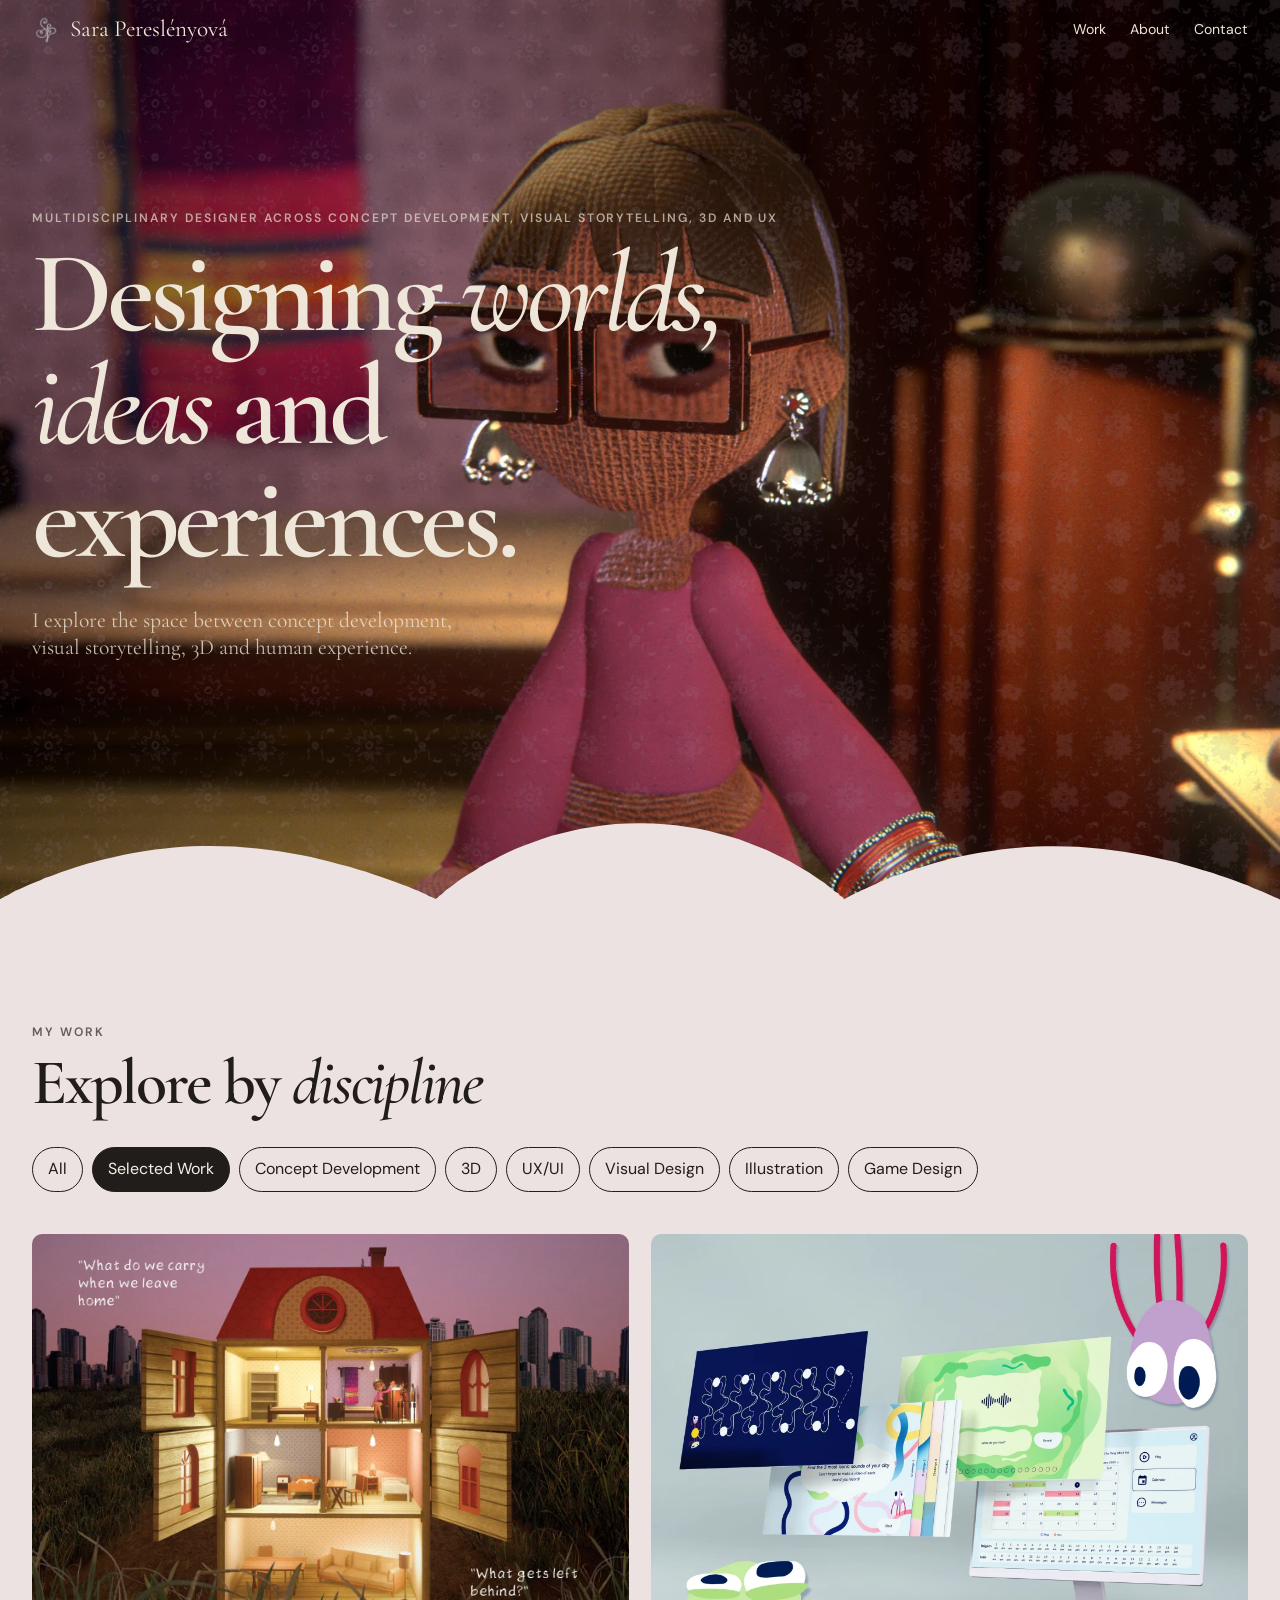
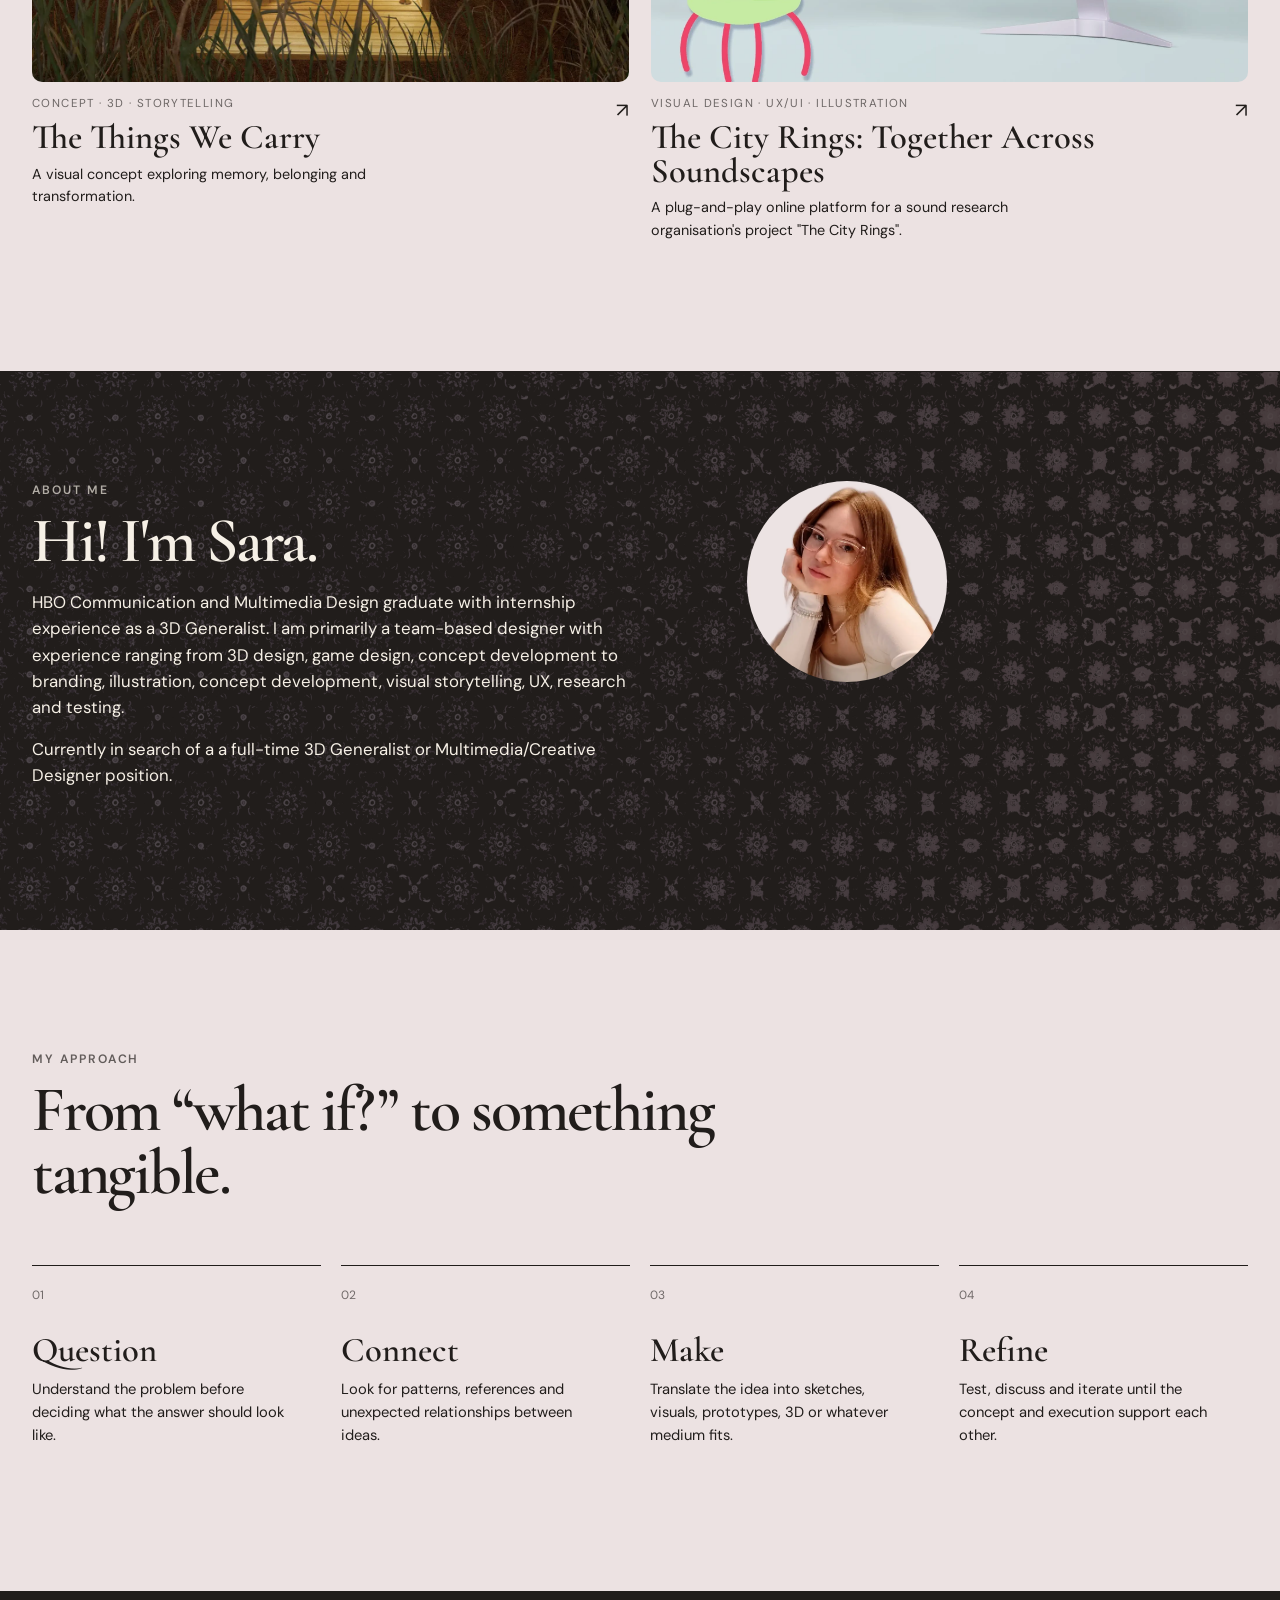
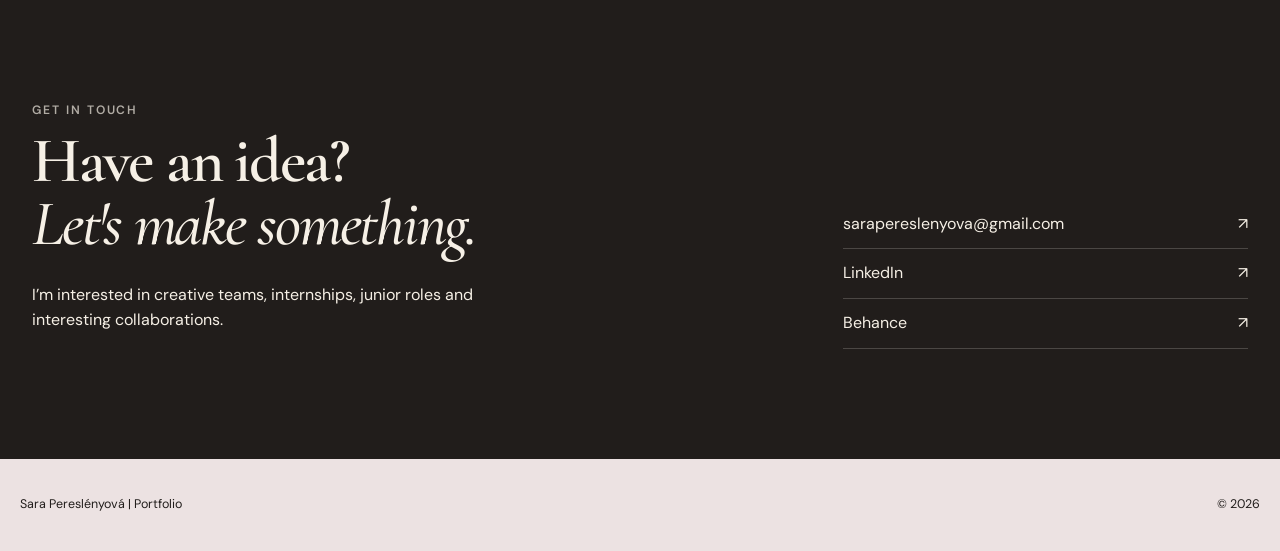
==== commit 5f1be094: "projects, descriptions and style_v01" ====
--- a/index.html
+++ b/index.html
@@ -61,7 +61,7 @@
 
   <header class="site-header">
 
-  <a class="brand" href="./" aria-label="Back to homepage">
+  <a class="brand" href="#hero" aria-label="Back to homepage">
 
   <!-- Your logo -->
   <img
@@ -87,7 +87,7 @@
     <!-- =========================
          HERO
          ========================= -->
-    <section class="hero" id="top">
+    <section class="hero" id="hero">
 
   <div class="hero-copy hero-front">
     <p class="eyebrow"> Multidisciplinary designer across concept development, visual storytelling, 3D and UX</p>
@@ -167,9 +167,9 @@
         
         <button class="filter-button is-active" type="button" data-filter="all" aria-pressed="true">All</button>
         <button class="filter-button" type="button" data-filter="selected" aria-pressed="false">Selected Work</button>
-        <button class="filter-button" type="button" data-filter="concept" aria-pressed="false">Concept</button>
+        <button class="filter-button" type="button" data-filter="concept" aria-pressed="false">Concept Development</button>
         <button class="filter-button" type="button" data-filter="3d" aria-pressed="false">3D</button>
-        <button class="filter-button" type="button" data-filter="ux" aria-pressed="false">UX / UI</button>
+        <button class="filter-button" type="button" data-filter="ux" aria-pressed="false">UX/UI</button>
         <button class="filter-button" type="button" data-filter="visual" aria-pressed="false">Visual Design</button>
         <button class="filter-button" type="button" data-filter="illustration" aria-pressed="false">Illustration</button>
         <button class="filter-button" type="button" data-filter="game" aria-pressed="false">Game Design</button>
@@ -200,7 +200,7 @@
                   class="project-reveal"
                   aria-hidden="true"
               >              
-    <span class="project-number">01</span>
+              <!-- <span class="project-number">01</span> -->
             </div>
             <div class="project-info">
               <div>
@@ -217,7 +217,7 @@
           <a href="html/tcr.html" class="project-link" aria-label="Open The City Rings: Together Across Soundscapes project">
             <div class="project-image">
               <img src="assets/tcr/gallery.webp" alt="Placeholder artwork for The City Rings" loading="lazy">
-              <span class="project-number">02</span>
+             <!-- <span class="project-number">02</span> -->
             </div>
             <div class="project-info">
               <div>
@@ -225,7 +225,6 @@
                 <h3>The City Rings: Together Across Soundscapes</h3>
                 <p>
                   A plug-and-play online platform for a sound research organisation's project "The City Rings".
-                  Using a story-like format we will allow the children to become co-creators in this experience.
                 </p>
               </div>
               <span class="project-arrow" aria-hidden="true">↗</span>
@@ -234,10 +233,10 @@
         </article>
 
         <article class="project-card reveal" data-disciplines="3d ux game">
-          <a href="html/spvs.html" class="project-link" aria-label="Open SuperVision project">
+          <a href="html/spvs.html" class="project-link" aria-label="Open SuperVision VR project">
             <div class="project-image">
               <img src="assets/spvs/gallery.webp" alt="Placeholder artwork for The Other Side" loading="lazy">
-              <span class="project-number">03</span>
+             <!-- <span class="project-number">03</span> -->
             </div>
             <div class="project-info">
               <div>
@@ -251,14 +250,14 @@
         </article>
 
         <article class="project-card reveal" data-disciplines="illustration visual concept">
-          <a href="html/refl.html" class="project-link" aria-label="Open Small Rituals project">
-            <div class="project-image">
-              <img src="assets/refl/gallery.webp" alt="Placeholder artwork for Small Rituals" loading="lazy">
-              <span class="project-number">04</span>
-            </div>
-            <div class="project-info">
-              <div>
-                <p class="project-type">Creative Direction · Visual Design · Illustration</p>
+          <a href="html/refl.html" class="project-link" aria-label="Open Reflection project">
+            <div class="project-image">
+              <img src="assets/refl/gallery.webp" alt="Placeholder artwork for Reflection" loading="lazy">
+             <!-- <span class="project-number">04</span> -->
+            </div>
+            <div class="project-info">
+              <div>
+                <p class="project-type">Creative Direction · Storyboarding · Illustration</p>
                 <h3>Reflection</h3>
                 <p>A video campaign against cyber-bullying that uses a metaphor to help empower body shaming victims.</p>
               </div>
@@ -271,29 +270,29 @@
           <a href="html/bere.html" class="project-link" aria-label="Open Beyond Repair project">
             <div class="project-image">
               <img src="assets/bere/gallery.webp" alt="Placeholder artwork for Beyond Repair" loading="lazy">
-              <span class="project-number">05</span>
-            </div>
-            <div class="project-info">
-              <div>
-                <p class="project-type">Concept · 3D · UX</p>
+              <!-- <span class="project-number">05</span> -->
+            </div>
+            <div class="project-info">
+              <div>
+                <p class="project-type">Concept · 3D · User Research</p>
                 <h3>Beyond Repair</h3>
-                <p>Concept development for an immersive experience combining nature and technology.</p>
-              </div>
-              <span class="project-arrow" aria-hidden="true">↗</span>
-            </div>
-          </a>
-        </article>
-
-        <article class="project-card reveal" data-disciplines="3d visual illustration">
-          <a href="#" class="project-link" aria-label="Open Bloom project">
-            <div class="project-image">
-              <img src="assets/project-06.svg" alt="Placeholder artwork for Bloom" loading="lazy">
-              <span class="project-number">06</span>
-            </div>
-            <div class="project-info">
-              <div>
-                <p class="project-type">3D · Visual Design</p>
-                <h3>Bloom</h3>
+                <p>A tool for creatives trying to fight perfectionism.</p>
+              </div>
+              <span class="project-arrow" aria-hidden="true">↗</span>
+            </div>
+          </a>
+        </article>
+
+        <article class="project-card reveal" data-disciplines="ux game concept">
+          <a href="html/crow.html" class="project-link" aria-label="Open Dont't Disturb The Crow project">
+            <div class="project-image">
+              <img src="assets/crow/gallery.webp" alt="Placeholder artwork for Dont't Disturb The Crow" loading="lazy">
+              <!--<span class="project-number">06</span> -->
+            </div>
+            <div class="project-info">
+              <div>
+                <p class="project-type">UX Research · Game Design</p>
+                <h3>Dont't Disturb The Crow</h3>
                 <p>An exploration of transformation through form, colour and movement.</p>
               </div>
               <span class="project-arrow" aria-hidden="true">↗</span>
@@ -321,6 +320,7 @@
           <p class="eyebrow">About me</p>
           <h2>Hi! I'm Sara.</h2>
 
+          <!--
           <p>
             I’m a multidisciplinary designer with a curious and inquisitive approach.
             I like asking questions, finding connections and turning complex ideas
@@ -331,6 +331,17 @@
             My work moves between concept development, storytelling, visual design,
             3D and UX. I am especially drawn to characters, unusual ideas and
             experiences with a little more meaning hiding underneath.
+          </p> -->
+
+          <p>
+            HBO Communication and Multimedia Design graduate with internship experience as a 3D Generalist. 
+            I am primarily a team-based designer with experience ranging from 3D design, game design, concept 
+            development to branding, illustration, concept development, visual storytelling, UX, research and testing. 
+            
+          </p>
+
+          <p>
+            Currently in search of a a full-time 3D Generalist or Multimedia/Creative Designer position.
           </p>
 
         </div>
--- a/style.css
+++ b/style.css
@@ -238,18 +238,33 @@
 .site-header nav a {
   font-size: 0.88rem;
   text-decoration: none;
-  transition: opacity 160ms ease;
+  /*transition: opacity 160ms ease;*/
+
+  /*background: var(--ink);
+  border-radius: 999px;
+
+  display: inline-flex;
+  align-items: center;
+  gap: 12px;
+  padding: 13px 20px;
+  border: 1px solid var(--ink);
+  */
+  transition:
+    background 180ms ease,
+    color 180ms ease,
+    transform 180ms ease;
 }
 
 .site-header nav a:hover,
 .site-header nav a:focus-visible {
-  text-decoration: underline black;
-  text-underline-offset: -2px;
+  text-decoration: 1px underline var(--soft-white);
+  text-underline-offset: 5px;
   text-underline-position: bottom;
-  opacity: 0.55;
-}
-
-
+  /*opacity: 0.80;*/
+  /*transform: translateY(3px);
+  background: var(--soft-pink);
+  border: 1px solid var(--ink);*/
+}
 
 /* =========================
    HERO
@@ -332,13 +347,9 @@
   width: 100%;
   height: 100%;
 
-  /*
-    cover = fill the whole hero.
-    Some of the image may be cropped.
-  */
   object-fit: cover;
 
-  object-position: center;
+  object-position: 30% center;
 }
 
 /*parallax*/
@@ -943,8 +954,6 @@
     }
 }
 
-
-
 @media (hover: hover) and (pointer: fine) {
     body {
         cursor: none;
@@ -1023,15 +1032,25 @@
   }
 }
 
+ .hero-art img {
+    object-position: 30% center;
+  }
+
 /* =========================
    MOBILE
    ========================= */
 @media (max-width: 640px) {
+  
+  :root {
+    --page-padding: 14px;
+  }
+  
   .section-shell {
     width: 100%, var(--max-width);
   }
 
   .site-header {
+    padding: 12px var(--page-padding);
     width: 100%;
   }
 
@@ -1048,7 +1067,7 @@
   }
 
   h1 {
-    font-size: clamp(3.3rem, 17vw, 5.6rem);
+    font-size: clamp(2.3rem, 13vw, 5.6rem);
   }
 
   /*(.hero {
